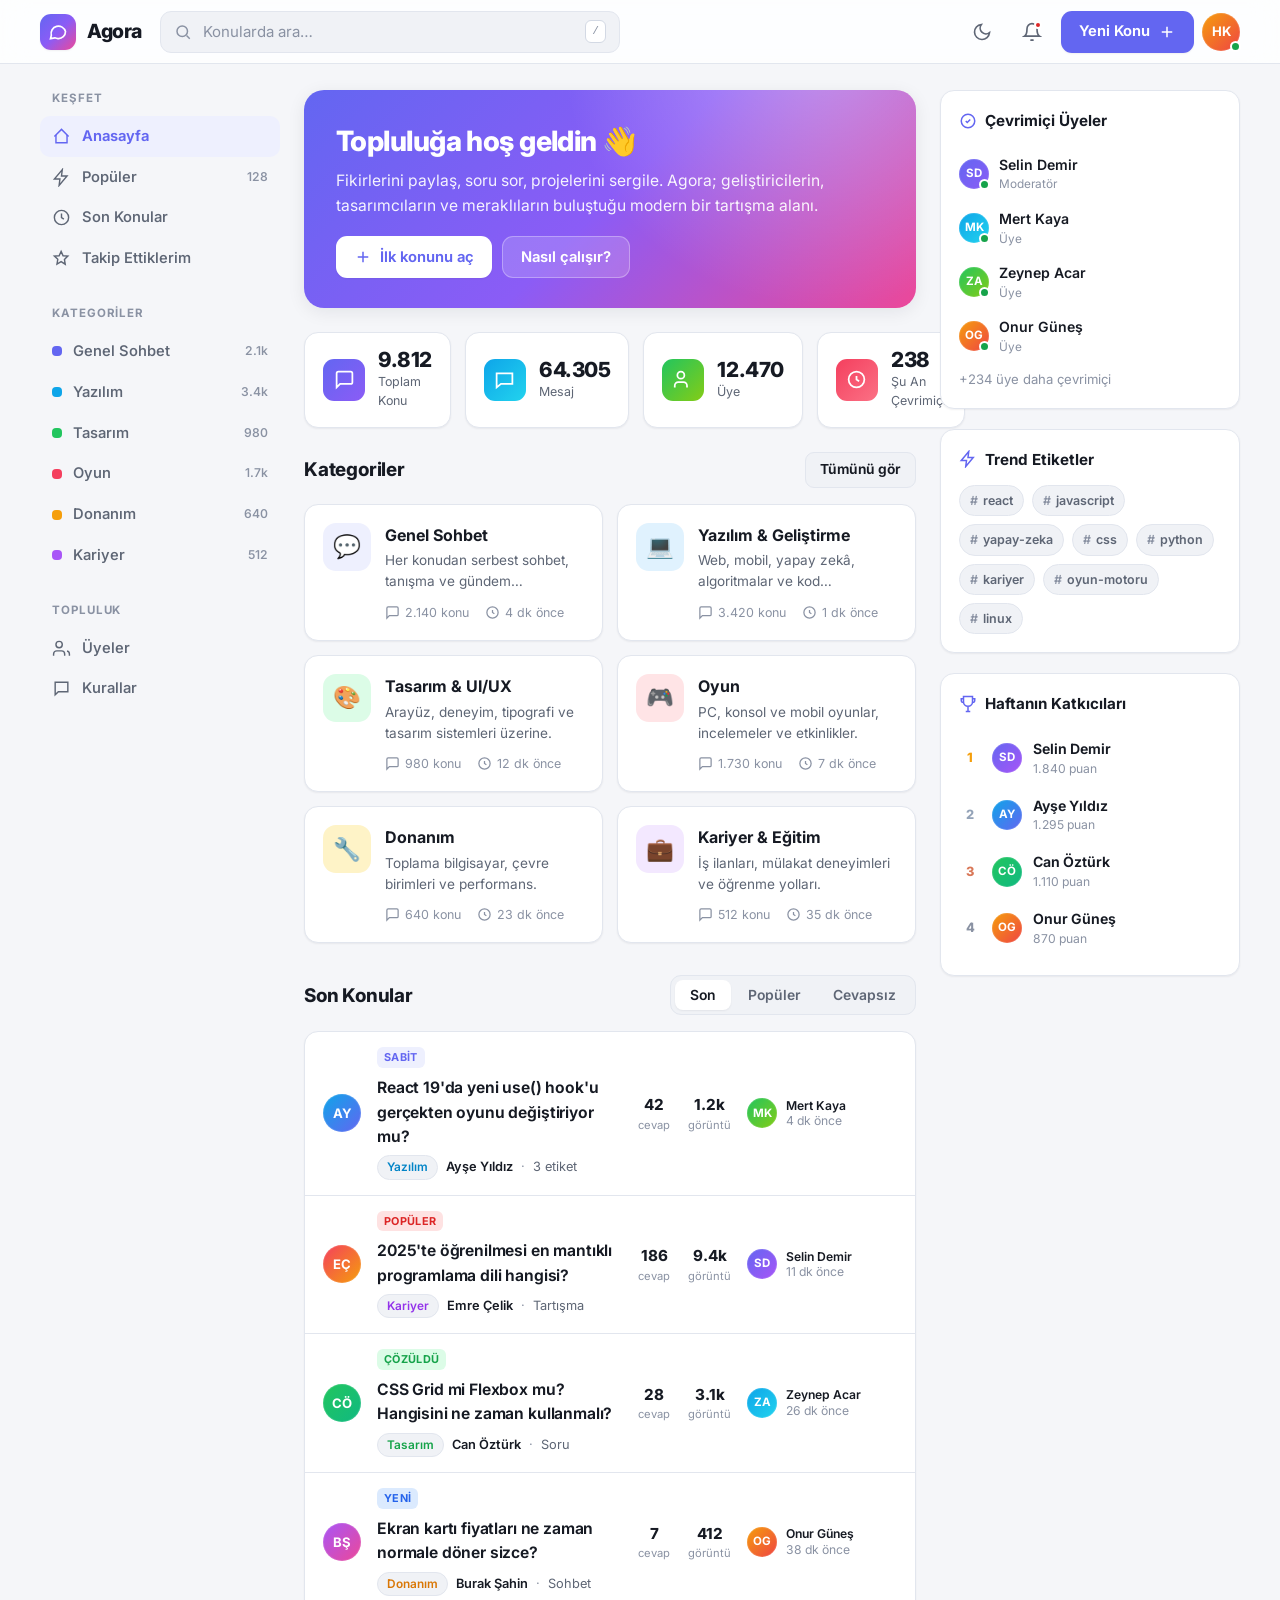
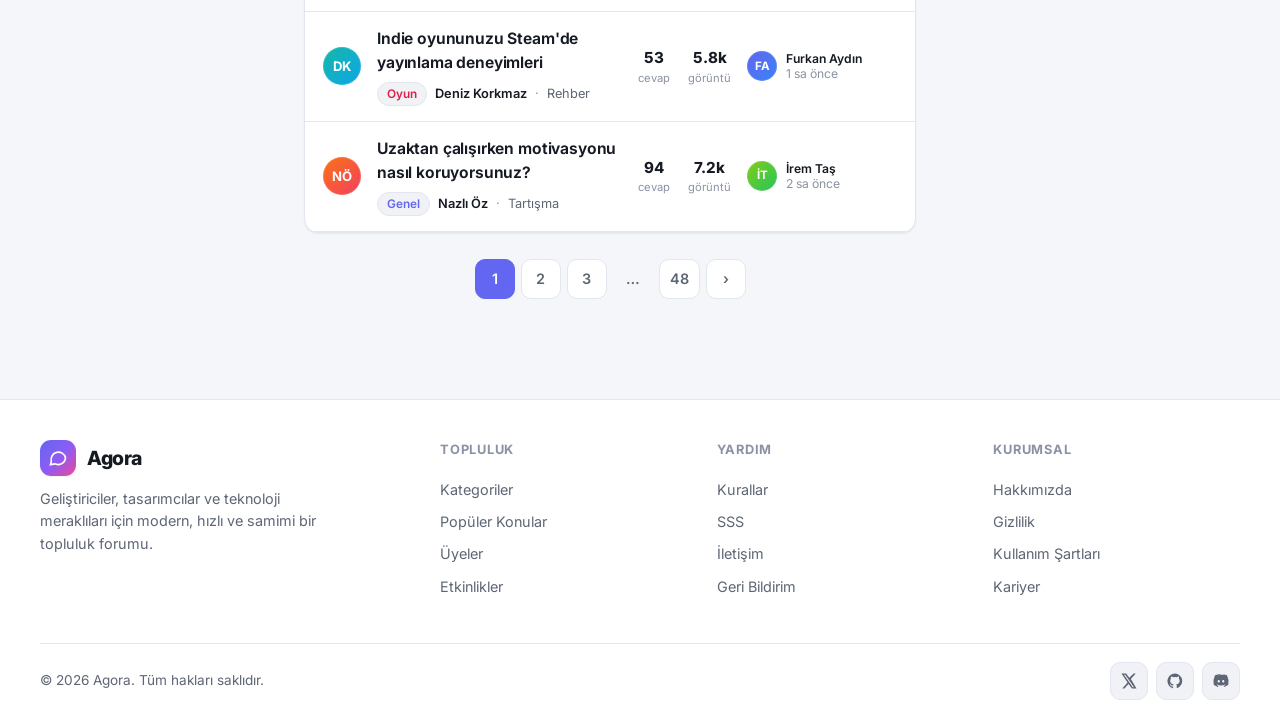
==== index.html @ 203c81ad "feat: Agora modern forum sitesi (statik şablon) - index.html: anasayfa (kategoriler, istatistikler, " ====
<!DOCTYPE html>
<html lang="tr" data-theme="light">
<head>
  <meta charset="UTF-8" />
  <meta name="viewport" content="width=device-width, initial-scale=1.0" />
  <title>Agora — Modern Topluluk Forumu</title>
  <meta name="description" content="Agora; yazılım, tasarım, oyun ve teknoloji üzerine sohbet edebileceğin modern bir topluluk forumu." />
  <link rel="preconnect" href="https://fonts.googleapis.com" />
  <link rel="preconnect" href="https://fonts.gstatic.com" crossorigin />
  <link href="https://fonts.googleapis.com/css2?family=Inter:wght@400;500;600;700;800&display=swap" rel="stylesheet" />
  <link rel="stylesheet" href="css/style.css" />
  <link rel="icon" href="data:image/svg+xml,<svg xmlns='http://www.w3.org/2000/svg' viewBox='0 0 100 100'><text y='.9em' font-size='90'>💬</text></svg>" />
</head>
<body>

  <!-- ===================== BAŞLIK ===================== -->
  <header class="site-header">
    <div class="container">
      <button class="icon-btn menu-toggle" data-menu-toggle aria-label="Menüyü aç">
        <svg viewBox="0 0 24 24" fill="none" stroke="currentColor" stroke-width="2"><path d="M3 6h18M3 12h18M3 18h18"/></svg>
      </button>

      <a href="index.html" class="brand">
        <span class="logo">
          <svg viewBox="0 0 24 24" fill="none" stroke="currentColor" stroke-width="2"><path d="M21 11.5a8.4 8.4 0 0 1-9 8.4 9 9 0 0 1-3.9-.9L3 20l1-4.1A8.4 8.4 0 1 1 21 11.5z"/></svg>
        </span>
        Agora
      </a>

      <label class="search">
        <svg viewBox="0 0 24 24" fill="none" stroke="currentColor" stroke-width="2"><circle cx="11" cy="11" r="7"/><path d="m21 21-4.3-4.3"/></svg>
        <input type="search" placeholder="Konularda ara…" data-search-input />
        <kbd>/</kbd>
      </label>

      <div class="header-actions">
        <button class="icon-btn" data-theme-toggle aria-label="Temayı değiştir">
          <svg class="i-sun hidden" viewBox="0 0 24 24" fill="none" stroke="currentColor" stroke-width="2"><circle cx="12" cy="12" r="4"/><path d="M12 2v2m0 16v2M4.9 4.9l1.4 1.4m11.4 11.4 1.4 1.4M2 12h2m16 0h2M4.9 19.1l1.4-1.4M17.7 6.3l1.4-1.4"/></svg>
          <svg class="i-moon" viewBox="0 0 24 24" fill="none" stroke="currentColor" stroke-width="2"><path d="M21 12.8A9 9 0 1 1 11.2 3a7 7 0 0 0 9.8 9.8z"/></svg>
        </button>
        <button class="icon-btn" aria-label="Bildirimler">
          <svg viewBox="0 0 24 24" fill="none" stroke="currentColor" stroke-width="2"><path d="M18 8a6 6 0 1 0-12 0c0 7-3 9-3 9h18s-3-2-3-9"/><path d="M13.7 21a2 2 0 0 1-3.4 0"/></svg>
          <span class="dot"></span>
        </button>
        <a href="#" class="btn btn-primary"><span class="label-hide">Yeni Konu</span>
          <svg viewBox="0 0 24 24" fill="none" stroke="currentColor" stroke-width="2"><path d="M12 5v14M5 12h14"/></svg>
        </a>
        <div class="avatar presence" style="background:linear-gradient(135deg,#f59e0b,#ef4444)">HK</div>
      </div>
    </div>
  </header>

  <!-- ===================== GÖVDE ===================== -->
  <div class="container">
    <div class="layout">

      <!-- ----- SOL KENAR ÇUBUĞU ----- -->
      <aside class="sidebar">
        <nav class="nav-group">
          <h4>Keşfet</h4>
          <a href="index.html" class="nav-link active">
            <svg viewBox="0 0 24 24" fill="none" stroke="currentColor" stroke-width="1.8"><path d="M3 12 12 3l9 9"/><path d="M5 10v10h14V10"/></svg>
            Anasayfa
          </a>
          <a href="#" class="nav-link">
            <svg viewBox="0 0 24 24" fill="none" stroke="currentColor" stroke-width="1.8"><path d="M13 2 3 14h7l-1 8 10-12h-7z"/></svg>
            Popüler <span class="count">128</span>
          </a>
          <a href="#" class="nav-link">
            <svg viewBox="0 0 24 24" fill="none" stroke="currentColor" stroke-width="1.8"><circle cx="12" cy="12" r="9"/><path d="M12 7v5l3 2"/></svg>
            Son Konular
          </a>
          <a href="#" class="nav-link">
            <svg viewBox="0 0 24 24" fill="none" stroke="currentColor" stroke-width="1.8"><path d="M11.5 3 14 8.5 20 9l-4.3 4.2 1 6L11.5 16 6.3 19l1-6L3 9l6-.5z"/></svg>
            Takip Ettiklerim
          </a>
        </nav>

        <nav class="nav-group">
          <h4>Kategoriler</h4>
          <a href="category.html" class="nav-link"><span class="cat-dot" style="background:#6366f1"></span> Genel Sohbet <span class="count">2.1k</span></a>
          <a href="category.html" class="nav-link"><span class="cat-dot" style="background:#0ea5e9"></span> Yazılım <span class="count">3.4k</span></a>
          <a href="category.html" class="nav-link"><span class="cat-dot" style="background:#22c55e"></span> Tasarım <span class="count">980</span></a>
          <a href="category.html" class="nav-link"><span class="cat-dot" style="background:#f43f5e"></span> Oyun <span class="count">1.7k</span></a>
          <a href="category.html" class="nav-link"><span class="cat-dot" style="background:#f59e0b"></span> Donanım <span class="count">640</span></a>
          <a href="category.html" class="nav-link"><span class="cat-dot" style="background:#a855f7"></span> Kariyer <span class="count">512</span></a>
        </nav>

        <nav class="nav-group">
          <h4>Topluluk</h4>
          <a href="#" class="nav-link">
            <svg viewBox="0 0 24 24" fill="none" stroke="currentColor" stroke-width="1.8"><path d="M16 21v-2a4 4 0 0 0-4-4H6a4 4 0 0 0-4 4v2"/><circle cx="9" cy="7" r="4"/><path d="M22 21v-2a4 4 0 0 0-3-3.9"/></svg>
            Üyeler
          </a>
          <a href="#" class="nav-link">
            <svg viewBox="0 0 24 24" fill="none" stroke="currentColor" stroke-width="1.8"><path d="M4 4h16v12H8l-4 4z"/></svg>
            Kurallar
          </a>
        </nav>
      </aside>

      <!-- ----- ANA İÇERİK ----- -->
      <main class="main">

        <!-- hoş geldin -->
        <section class="hero">
          <h1>Topluluğa hoş geldin 👋</h1>
          <p>Fikirlerini paylaş, soru sor, projelerini sergile. Agora; geliştiricilerin, tasarımcıların ve meraklıların buluştuğu modern bir tartışma alanı.</p>
          <div class="hero-actions">
            <a href="#" class="btn btn-primary">
              <svg viewBox="0 0 24 24" fill="none" stroke="currentColor" stroke-width="2"><path d="M12 5v14M5 12h14"/></svg>
              İlk konunu aç
            </a>
            <a href="#" class="btn btn-ghost">Nasıl çalışır?</a>
          </div>
        </section>

        <!-- istatistikler -->
        <section class="stats">
          <div class="stat">
            <span class="ic" style="background:linear-gradient(135deg,#6366f1,#8b5cf6)"><svg viewBox="0 0 24 24" fill="none" stroke="currentColor" stroke-width="2"><path d="M21 15a2 2 0 0 1-2 2H7l-4 4V5a2 2 0 0 1 2-2h14a2 2 0 0 1 2 2z"/></svg></span>
            <div><div class="num">9.812</div><div class="lbl">Toplam Konu</div></div>
          </div>
          <div class="stat">
            <span class="ic" style="background:linear-gradient(135deg,#0ea5e9,#22d3ee)"><svg viewBox="0 0 24 24" fill="none" stroke="currentColor" stroke-width="2"><path d="M3 5h18v12H8l-5 4z"/></svg></span>
            <div><div class="num">64.305</div><div class="lbl">Mesaj</div></div>
          </div>
          <div class="stat">
            <span class="ic" style="background:linear-gradient(135deg,#22c55e,#84cc16)"><svg viewBox="0 0 24 24" fill="none" stroke="currentColor" stroke-width="2"><path d="M16 21v-2a4 4 0 0 0-4-4H6a4 4 0 0 0-4 4v2"/><circle cx="9" cy="7" r="4"/></svg></span>
            <div><div class="num">12.470</div><div class="lbl">Üye</div></div>
          </div>
          <div class="stat">
            <span class="ic" style="background:linear-gradient(135deg,#f43f5e,#fb7185)"><svg viewBox="0 0 24 24" fill="none" stroke="currentColor" stroke-width="2"><circle cx="12" cy="12" r="9"/><path d="M12 8v4l3 2"/></svg></span>
            <div><div class="num">238</div><div class="lbl">Şu An Çevrimiçi</div></div>
          </div>
        </section>

        <!-- kategoriler -->
        <div class="section-head">
          <h2>Kategoriler</h2>
          <span class="spacer"></span>
          <a href="#" class="btn btn-ghost btn-sm">Tümünü gör</a>
        </div>

        <section class="cat-grid">
          <a href="category.html" class="cat-card">
            <span class="cat-ic" style="background:#eef0fe;color:#6366f1">💬</span>
            <div class="cat-body">
              <h3>Genel Sohbet</h3>
              <p>Her konudan serbest sohbet, tanışma ve gündem tartışmaları.</p>
              <div class="cat-meta">
                <span><svg viewBox="0 0 24 24" fill="none" stroke="currentColor" stroke-width="2"><path d="M21 15a2 2 0 0 1-2 2H7l-4 4V5a2 2 0 0 1 2-2h14a2 2 0 0 1 2 2z"/></svg> 2.140 konu</span>
                <span><svg viewBox="0 0 24 24" fill="none" stroke="currentColor" stroke-width="2"><circle cx="12" cy="12" r="9"/><path d="M12 8v4l3 2"/></svg> 4 dk önce</span>
              </div>
            </div>
          </a>

          <a href="category.html" class="cat-card">
            <span class="cat-ic" style="background:#e0f2fe;color:#0284c7">💻</span>
            <div class="cat-body">
              <h3>Yazılım & Geliştirme</h3>
              <p>Web, mobil, yapay zekâ, algoritmalar ve kod incelemeleri.</p>
              <div class="cat-meta">
                <span><svg viewBox="0 0 24 24" fill="none" stroke="currentColor" stroke-width="2"><path d="M21 15a2 2 0 0 1-2 2H7l-4 4V5a2 2 0 0 1 2-2h14a2 2 0 0 1 2 2z"/></svg> 3.420 konu</span>
                <span><svg viewBox="0 0 24 24" fill="none" stroke="currentColor" stroke-width="2"><circle cx="12" cy="12" r="9"/><path d="M12 8v4l3 2"/></svg> 1 dk önce</span>
              </div>
            </div>
          </a>

          <a href="category.html" class="cat-card">
            <span class="cat-ic" style="background:#dcfce7;color:#16a34a">🎨</span>
            <div class="cat-body">
              <h3>Tasarım & UI/UX</h3>
              <p>Arayüz, deneyim, tipografi ve tasarım sistemleri üzerine.</p>
              <div class="cat-meta">
                <span><svg viewBox="0 0 24 24" fill="none" stroke="currentColor" stroke-width="2"><path d="M21 15a2 2 0 0 1-2 2H7l-4 4V5a2 2 0 0 1 2-2h14a2 2 0 0 1 2 2z"/></svg> 980 konu</span>
                <span><svg viewBox="0 0 24 24" fill="none" stroke="currentColor" stroke-width="2"><circle cx="12" cy="12" r="9"/><path d="M12 8v4l3 2"/></svg> 12 dk önce</span>
              </div>
            </div>
          </a>

          <a href="category.html" class="cat-card">
            <span class="cat-ic" style="background:#ffe4e6;color:#e11d48">🎮</span>
            <div class="cat-body">
              <h3>Oyun</h3>
              <p>PC, konsol ve mobil oyunlar, incelemeler ve etkinlikler.</p>
              <div class="cat-meta">
                <span><svg viewBox="0 0 24 24" fill="none" stroke="currentColor" stroke-width="2"><path d="M21 15a2 2 0 0 1-2 2H7l-4 4V5a2 2 0 0 1 2-2h14a2 2 0 0 1 2 2z"/></svg> 1.730 konu</span>
                <span><svg viewBox="0 0 24 24" fill="none" stroke="currentColor" stroke-width="2"><circle cx="12" cy="12" r="9"/><path d="M12 8v4l3 2"/></svg> 7 dk önce</span>
              </div>
            </div>
          </a>

          <a href="category.html" class="cat-card">
            <span class="cat-ic" style="background:#fef3c7;color:#d97706">🔧</span>
            <div class="cat-body">
              <h3>Donanım</h3>
              <p>Toplama bilgisayar, çevre birimleri ve performans.</p>
              <div class="cat-meta">
                <span><svg viewBox="0 0 24 24" fill="none" stroke="currentColor" stroke-width="2"><path d="M21 15a2 2 0 0 1-2 2H7l-4 4V5a2 2 0 0 1 2-2h14a2 2 0 0 1 2 2z"/></svg> 640 konu</span>
                <span><svg viewBox="0 0 24 24" fill="none" stroke="currentColor" stroke-width="2"><circle cx="12" cy="12" r="9"/><path d="M12 8v4l3 2"/></svg> 23 dk önce</span>
              </div>
            </div>
          </a>

          <a href="category.html" class="cat-card">
            <span class="cat-ic" style="background:#f3e8ff;color:#9333ea">💼</span>
            <div class="cat-body">
              <h3>Kariyer & Eğitim</h3>
              <p>İş ilanları, mülakat deneyimleri ve öğrenme yolları.</p>
              <div class="cat-meta">
                <span><svg viewBox="0 0 24 24" fill="none" stroke="currentColor" stroke-width="2"><path d="M21 15a2 2 0 0 1-2 2H7l-4 4V5a2 2 0 0 1 2-2h14a2 2 0 0 1 2 2z"/></svg> 512 konu</span>
                <span><svg viewBox="0 0 24 24" fill="none" stroke="currentColor" stroke-width="2"><circle cx="12" cy="12" r="9"/><path d="M12 8v4l3 2"/></svg> 35 dk önce</span>
              </div>
            </div>
          </a>
        </section>

        <!-- son konular -->
        <div class="section-head">
          <h2>Son Konular</h2>
          <span class="spacer"></span>
          <div class="tabs" data-tabs>
            <button class="tab active" data-tab="latest">Son</button>
            <button class="tab" data-tab="popular">Popüler</button>
            <button class="tab" data-tab="unanswered">Cevapsız</button>
          </div>
        </div>

        <section class="topic-list" data-topic-list>

          <article class="topic">
            <div class="avatar" style="background:linear-gradient(135deg,#0ea5e9,#6366f1)">AY</div>
            <div class="t-main">
              <div class="t-title">
                <span class="t-badges"><span class="badge pin">Sabit</span></span>
                <a href="topic.html">React 19'da yeni use() hook'u gerçekten oyunu değiştiriyor mu?</a>
              </div>
              <div class="t-sub">
                <span class="pill" style="color:#0284c7">Yazılım</span>
                <span class="author">Ayşe Yıldız</span>
                <span class="dot-sep">·</span>
                <span>3 etiket</span>
              </div>
            </div>
            <div class="t-stats">
              <div class="s"><div class="v">42</div><div class="k">cevap</div></div>
              <div class="s"><div class="v">1.2k</div><div class="k">görüntü</div></div>
            </div>
            <div class="t-last">
              <div class="avatar sm" style="background:linear-gradient(135deg,#22c55e,#84cc16)">MK</div>
              <div class="meta"><div class="who">Mert Kaya</div><div class="when">4 dk önce</div></div>
            </div>
          </article>

          <article class="topic">
            <div class="avatar" style="background:linear-gradient(135deg,#f43f5e,#f59e0b)">EÇ</div>
            <div class="t-main">
              <div class="t-title">
                <span class="t-badges"><span class="badge hot">Popüler</span></span>
                <a href="topic.html">2025'te öğrenilmesi en mantıklı programlama dili hangisi?</a>
              </div>
              <div class="t-sub">
                <span class="pill" style="color:#9333ea">Kariyer</span>
                <span class="author">Emre Çelik</span>
                <span class="dot-sep">·</span>
                <span>Tartışma</span>
              </div>
            </div>
            <div class="t-stats">
              <div class="s"><div class="v">186</div><div class="k">cevap</div></div>
              <div class="s"><div class="v">9.4k</div><div class="k">görüntü</div></div>
            </div>
            <div class="t-last">
              <div class="avatar sm" style="background:linear-gradient(135deg,#6366f1,#a855f7)">SD</div>
              <div class="meta"><div class="who">Selin Demir</div><div class="when">11 dk önce</div></div>
            </div>
          </article>

          <article class="topic">
            <div class="avatar" style="background:linear-gradient(135deg,#22c55e,#10b981)">CÖ</div>
            <div class="t-main">
              <div class="t-title">
                <span class="t-badges"><span class="badge solved">Çözüldü</span></span>
                <a href="topic.html">CSS Grid mi Flexbox mu? Hangisini ne zaman kullanmalı?</a>
              </div>
              <div class="t-sub">
                <span class="pill" style="color:#16a34a">Tasarım</span>
                <span class="author">Can Öztürk</span>
                <span class="dot-sep">·</span>
                <span>Soru</span>
              </div>
            </div>
            <div class="t-stats">
              <div class="s"><div class="v">28</div><div class="k">cevap</div></div>
              <div class="s"><div class="v">3.1k</div><div class="k">görüntü</div></div>
            </div>
            <div class="t-last">
              <div class="avatar sm" style="background:linear-gradient(135deg,#0ea5e9,#22d3ee)">ZA</div>
              <div class="meta"><div class="who">Zeynep Acar</div><div class="when">26 dk önce</div></div>
            </div>
          </article>

          <article class="topic">
            <div class="avatar" style="background:linear-gradient(135deg,#a855f7,#ec4899)">BŞ</div>
            <div class="t-main">
              <div class="t-title">
                <span class="t-badges"><span class="badge new">Yeni</span></span>
                <a href="topic.html">Ekran kartı fiyatları ne zaman normale döner sizce?</a>
              </div>
              <div class="t-sub">
                <span class="pill" style="color:#d97706">Donanım</span>
                <span class="author">Burak Şahin</span>
                <span class="dot-sep">·</span>
                <span>Sohbet</span>
              </div>
            </div>
            <div class="t-stats">
              <div class="s"><div class="v">7</div><div class="k">cevap</div></div>
              <div class="s"><div class="v">412</div><div class="k">görüntü</div></div>
            </div>
            <div class="t-last">
              <div class="avatar sm" style="background:linear-gradient(135deg,#f59e0b,#ef4444)">OG</div>
              <div class="meta"><div class="who">Onur Güneş</div><div class="when">38 dk önce</div></div>
            </div>
          </article>

          <article class="topic">
            <div class="avatar" style="background:linear-gradient(135deg,#14b8a6,#0ea5e9)">DK</div>
            <div class="t-main">
              <div class="t-title">
                <a href="topic.html">Indie oyununuzu Steam'de yayınlama deneyimleri</a>
              </div>
              <div class="t-sub">
                <span class="pill" style="color:#e11d48">Oyun</span>
                <span class="author">Deniz Korkmaz</span>
                <span class="dot-sep">·</span>
                <span>Rehber</span>
              </div>
            </div>
            <div class="t-stats">
              <div class="s"><div class="v">53</div><div class="k">cevap</div></div>
              <div class="s"><div class="v">5.8k</div><div class="k">görüntü</div></div>
            </div>
            <div class="t-last">
              <div class="avatar sm" style="background:linear-gradient(135deg,#6366f1,#3b82f6)">FA</div>
              <div class="meta"><div class="who">Furkan Aydın</div><div class="when">1 sa önce</div></div>
            </div>
          </article>

          <article class="topic">
            <div class="avatar" style="background:linear-gradient(135deg,#f97316,#f43f5e)">NÖ</div>
            <div class="t-main">
              <div class="t-title">
                <a href="topic.html">Uzaktan çalışırken motivasyonu nasıl koruyorsunuz?</a>
              </div>
              <div class="t-sub">
                <span class="pill" style="color:#6366f1">Genel</span>
                <span class="author">Nazlı Öz</span>
                <span class="dot-sep">·</span>
                <span>Tartışma</span>
              </div>
            </div>
            <div class="t-stats">
              <div class="s"><div class="v">94</div><div class="k">cevap</div></div>
              <div class="s"><div class="v">7.2k</div><div class="k">görüntü</div></div>
            </div>
            <div class="t-last">
              <div class="avatar sm" style="background:linear-gradient(135deg,#84cc16,#22c55e)">İT</div>
              <div class="meta"><div class="who">İrem Taş</div><div class="when">2 sa önce</div></div>
            </div>
          </article>

        </section>

        <nav class="pagination" aria-label="Sayfalama">
          <span class="current">1</span>
          <a href="#">2</a>
          <a href="#">3</a>
          <span class="gap">…</span>
          <a href="#">48</a>
          <a href="#" aria-label="Sonraki">›</a>
        </nav>

      </main>

      <!-- ----- SAĞ KENAR ÇUBUĞU ----- -->
      <aside class="aside">
        <div class="card card-pad">
          <h3 class="card-title">
            <svg viewBox="0 0 24 24" fill="none" stroke="currentColor" stroke-width="2"><circle cx="12" cy="12" r="9"/><path d="m9 12 2 2 4-4"/></svg>
            Çevrimiçi Üyeler
          </h3>
          <ul class="online-list">
            <li><span class="presence"><span class="avatar sm" style="background:linear-gradient(135deg,#6366f1,#8b5cf6)">SD</span></span><div><div class="who">Selin Demir</div><div class="role">Moderatör</div></div></li>
            <li><span class="presence"><span class="avatar sm" style="background:linear-gradient(135deg,#0ea5e9,#22d3ee)">MK</span></span><div><div class="who">Mert Kaya</div><div class="role">Üye</div></div></li>
            <li><span class="presence"><span class="avatar sm" style="background:linear-gradient(135deg,#22c55e,#84cc16)">ZA</span></span><div><div class="who">Zeynep Acar</div><div class="role">Üye</div></div></li>
            <li><span class="presence"><span class="avatar sm" style="background:linear-gradient(135deg,#f59e0b,#ef4444)">OG</span></span><div><div class="who">Onur Güneş</div><div class="role">Üye</div></div></li>
          </ul>
          <p class="faint" style="font-size:.82rem;margin-top:6px">+234 üye daha çevrimiçi</p>
        </div>

        <div class="card card-pad">
          <h3 class="card-title">
            <svg viewBox="0 0 24 24" fill="none" stroke="currentColor" stroke-width="2"><path d="M13 2 3 14h7l-1 8 10-12h-7z"/></svg>
            Trend Etiketler
          </h3>
          <div class="tag-cloud">
            <a href="#" class="tag"><span class="hash">#</span>react</a>
            <a href="#" class="tag"><span class="hash">#</span>javascript</a>
            <a href="#" class="tag"><span class="hash">#</span>yapay-zeka</a>
            <a href="#" class="tag"><span class="hash">#</span>css</a>
            <a href="#" class="tag"><span class="hash">#</span>python</a>
            <a href="#" class="tag"><span class="hash">#</span>kariyer</a>
            <a href="#" class="tag"><span class="hash">#</span>oyun-motoru</a>
            <a href="#" class="tag"><span class="hash">#</span>linux</a>
          </div>
        </div>

        <div class="card card-pad">
          <h3 class="card-title">
            <svg viewBox="0 0 24 24" fill="none" stroke="currentColor" stroke-width="2"><path d="M6 9V2h12v7a6 6 0 0 1-12 0z"/><path d="M6 5H3v2a3 3 0 0 0 3 3m12-5h3v2a3 3 0 0 1-3 3M9 22h6M12 16v6"/></svg>
            Haftanın Katkıcıları
          </h3>
          <div class="contributor"><span class="rank-badge gold">1</span><span class="avatar sm" style="background:linear-gradient(135deg,#6366f1,#a855f7)">SD</span><div class="meta"><div class="name">Selin Demir</div><div class="pts">1.840 puan</div></div></div>
          <div class="contributor"><span class="rank-badge silver">2</span><span class="avatar sm" style="background:linear-gradient(135deg,#0ea5e9,#6366f1)">AY</span><div class="meta"><div class="name">Ayşe Yıldız</div><div class="pts">1.295 puan</div></div></div>
          <div class="contributor"><span class="rank-badge bronze">3</span><span class="avatar sm" style="background:linear-gradient(135deg,#22c55e,#10b981)">CÖ</span><div class="meta"><div class="name">Can Öztürk</div><div class="pts">1.110 puan</div></div></div>
          <div class="contributor"><span class="rank-badge">4</span><span class="avatar sm" style="background:linear-gradient(135deg,#f59e0b,#ef4444)">OG</span><div class="meta"><div class="name">Onur Güneş</div><div class="pts">870 puan</div></div></div>
        </div>
      </aside>

    </div>
  </div>

  <!-- ===================== ALTBİLGİ ===================== -->
  <footer class="site-footer">
    <div class="container">
      <div class="footer-grid">
        <div class="about">
          <a href="index.html" class="brand">
            <span class="logo"><svg viewBox="0 0 24 24" fill="none" stroke="currentColor" stroke-width="2"><path d="M21 11.5a8.4 8.4 0 0 1-9 8.4 9 9 0 0 1-3.9-.9L3 20l1-4.1A8.4 8.4 0 1 1 21 11.5z"/></svg></span>
            Agora
          </a>
          <p>Geliştiriciler, tasarımcılar ve teknoloji meraklıları için modern, hızlı ve samimi bir topluluk forumu.</p>
        </div>
        <div class="footer-col">
          <h5>Topluluk</h5>
          <a href="#">Kategoriler</a><a href="#">Popüler Konular</a><a href="#">Üyeler</a><a href="#">Etkinlikler</a>
        </div>
        <div class="footer-col">
          <h5>Yardım</h5>
          <a href="#">Kurallar</a><a href="#">SSS</a><a href="#">İletişim</a><a href="#">Geri Bildirim</a>
        </div>
        <div class="footer-col">
          <h5>Kurumsal</h5>
          <a href="#">Hakkımızda</a><a href="#">Gizlilik</a><a href="#">Kullanım Şartları</a><a href="#">Kariyer</a>
        </div>
      </div>
      <div class="footer-bottom">
        <span class="muted">© <span data-year>2026</span> Agora. Tüm hakları saklıdır.</span>
        <div class="socials">
          <a href="#" aria-label="Twitter"><svg viewBox="0 0 24 24" fill="currentColor"><path d="M18.2 2H21l-6.5 7.4L22 22h-6l-4.7-6.1L5.9 22H3l7-8L2 2h6.2l4.2 5.6zM17 20.2h1.6L7 3.7H5.3z"/></svg></a>
          <a href="#" aria-label="GitHub"><svg viewBox="0 0 24 24" fill="currentColor"><path d="M12 2a10 10 0 0 0-3.2 19.5c.5.1.7-.2.7-.5v-1.7c-2.8.6-3.4-1.3-3.4-1.3-.5-1.2-1.1-1.5-1.1-1.5-.9-.6.1-.6.1-.6 1 .1 1.5 1 1.5 1 .9 1.6 2.4 1.1 3 .9.1-.7.4-1.1.6-1.4-2.2-.2-4.6-1.1-4.6-5 0-1.1.4-2 1-2.7 0-.3-.4-1.3.1-2.7 0 0 .8-.3 2.7 1a9.4 9.4 0 0 1 5 0c1.9-1.3 2.7-1 2.7-1 .5 1.4.2 2.4.1 2.7.6.7 1 1.6 1 2.7 0 3.9-2.4 4.8-4.6 5 .4.3.7.9.7 1.8v2.7c0 .3.2.6.7.5A10 10 0 0 0 12 2z"/></svg></a>
          <a href="#" aria-label="Discord"><svg viewBox="0 0 24 24" fill="currentColor"><path d="M20 4.4A19 19 0 0 0 15.3 3l-.2.5a14 14 0 0 1 4 1.3 13 13 0 0 0-11 0 14 14 0 0 1 4-1.3L11.9 3A19 19 0 0 0 4 4.4 19.6 19.6 0 0 0 2.3 17 19 19 0 0 0 8 20l.6-1.6c-.9-.3-1.7-.7-2.4-1.2l.6-.4a13 13 0 0 0 10.6 0l.6.4c-.7.5-1.5.9-2.4 1.2L16 20a19 19 0 0 0 5.7-3A19.4 19.4 0 0 0 20 4.4zM9 14c-.8 0-1.5-.8-1.5-1.7S8.2 10.6 9 10.6s1.5.8 1.5 1.7S9.8 14 9 14zm6 0c-.8 0-1.5-.8-1.5-1.7s.7-1.7 1.5-1.7 1.5.8 1.5 1.7S15.8 14 15 14z"/></svg></a>
        </div>
      </div>
    </div>
  </footer>

  <script src="js/app.js"></script>
</body>
</html>
---- css/style.css ----
/* ==========================================================================
   Agora — Modern Topluluk Forumu
   Statik şablon · saf CSS · açık/koyu tema
   ========================================================================== */

/* ----- Tema değişkenleri --------------------------------------------------- */
:root {
  /* renk paleti (açık tema) */
  --bg: #f5f6f9;
  --surface: #ffffff;
  --surface-2: #f0f2f6;
  --surface-3: #e9ecf2;
  --border: #e2e6ee;
  --border-strong: #d3d9e4;

  --text: #161a23;
  --text-muted: #5e6675;
  --text-faint: #8a92a3;

  --primary: #6366f1;
  --primary-hover: #4f52e0;
  --primary-soft: #eef0fe;
  --primary-contrast: #ffffff;

  --success: #16a34a;
  --warning: #d97706;
  --danger: #dc2626;

  --grad: linear-gradient(135deg, #6366f1 0%, #8b5cf6 50%, #ec4899 100%);

  /* ölçüler */
  --radius: 14px;
  --radius-sm: 9px;
  --radius-lg: 20px;
  --shadow-sm: 0 1px 2px rgba(16, 24, 40, .06);
  --shadow: 0 4px 18px rgba(16, 24, 40, .08);
  --shadow-lg: 0 18px 50px rgba(16, 24, 40, .14);

  --header-h: 64px;
  --maxw: 1240px;

  --font: "Inter", system-ui, -apple-system, "Segoe UI", Roboto, "Helvetica Neue", Arial, sans-serif;
}

[data-theme="dark"] {
  --bg: #0d0f15;
  --surface: #161a23;
  --surface-2: #1c212c;
  --surface-3: #232936;
  --border: #262c39;
  --border-strong: #333b4b;

  --text: #e9ecf2;
  --text-muted: #9aa3b4;
  --text-faint: #6b7484;

  --primary: #7c80ff;
  --primary-hover: #9296ff;
  --primary-soft: #1e2030;
  --primary-contrast: #ffffff;

  --shadow-sm: 0 1px 2px rgba(0, 0, 0, .4);
  --shadow: 0 6px 24px rgba(0, 0, 0, .45);
  --shadow-lg: 0 22px 60px rgba(0, 0, 0, .6);
}

/* ----- Sıfırlama ----------------------------------------------------------- */
*, *::before, *::after { box-sizing: border-box; }
* { margin: 0; }

html { scroll-behavior: smooth; }

body {
  font-family: var(--font);
  background: var(--bg);
  color: var(--text);
  line-height: 1.55;
  -webkit-font-smoothing: antialiased;
  text-rendering: optimizeLegibility;
  transition: background .25s ease, color .25s ease;
}

a { color: inherit; text-decoration: none; }
img, svg { display: block; }
button { font-family: inherit; cursor: pointer; border: none; background: none; color: inherit; }
input, textarea { font-family: inherit; font-size: inherit; }
ul { list-style: none; padding: 0; }

::selection { background: var(--primary); color: #fff; }

/* ince kaydırma çubuğu */
* { scrollbar-width: thin; scrollbar-color: var(--border-strong) transparent; }
*::-webkit-scrollbar { width: 10px; height: 10px; }
*::-webkit-scrollbar-thumb { background: var(--border-strong); border-radius: 99px; border: 3px solid var(--bg); }

/* ----- Yardımcı sınıflar --------------------------------------------------- */
.container { width: 100%; max-width: var(--maxw); margin-inline: auto; padding-inline: 20px; }
.muted { color: var(--text-muted); }
.faint { color: var(--text-faint); }
.hidden { display: none !important; }
.gradient-text {
  background: var(--grad);
  -webkit-background-clip: text; background-clip: text;
  -webkit-text-fill-color: transparent; color: transparent;
}

/* ==========================================================================
   Başlık (header)
   ========================================================================== */
.site-header {
  position: sticky; top: 0; z-index: 50;
  height: var(--header-h);
  background: color-mix(in srgb, var(--surface) 82%, transparent);
  backdrop-filter: saturate(160%) blur(14px);
  border-bottom: 1px solid var(--border);
}
.site-header .container {
  height: 100%;
  display: flex; align-items: center; gap: 18px;
}

.brand { display: flex; align-items: center; gap: 11px; font-weight: 800; font-size: 1.22rem; letter-spacing: -.02em; }
.brand .logo {
  width: 36px; height: 36px; border-radius: 11px;
  background: var(--grad);
  display: grid; place-items: center;
  color: #fff; box-shadow: var(--shadow-sm);
}
.brand .logo svg { width: 20px; height: 20px; }

/* arama */
.search {
  flex: 1; max-width: 460px;
  display: flex; align-items: center; gap: 9px;
  background: var(--surface-2);
  border: 1px solid var(--border);
  border-radius: 11px; padding: 0 13px; height: 42px;
  transition: border-color .15s, box-shadow .15s;
}
.search:focus-within { border-color: var(--primary); box-shadow: 0 0 0 3px var(--primary-soft); }
.search svg { width: 18px; height: 18px; color: var(--text-faint); flex-shrink: 0; }
.search input { flex: 1; border: none; background: none; outline: none; color: var(--text); font-size: .94rem; }
.search input::placeholder { color: var(--text-faint); }
.search kbd {
  font-size: .7rem; color: var(--text-faint);
  border: 1px solid var(--border-strong); border-radius: 6px;
  padding: 2px 6px; background: var(--surface);
}

.header-actions { display: flex; align-items: center; gap: 8px; margin-left: auto; }

.icon-btn {
  width: 42px; height: 42px; border-radius: 11px;
  display: grid; place-items: center;
  color: var(--text-muted);
  border: 1px solid transparent;
  transition: background .15s, color .15s, border-color .15s;
  position: relative;
}
.icon-btn:hover { background: var(--surface-2); color: var(--text); }
.icon-btn svg { width: 20px; height: 20px; }
.icon-btn .dot {
  position: absolute; top: 9px; right: 10px;
  width: 8px; height: 8px; border-radius: 99px;
  background: var(--danger); border: 2px solid var(--surface);
}

.btn {
  display: inline-flex; align-items: center; gap: 8px;
  height: 42px; padding: 0 18px; border-radius: 11px;
  font-weight: 650; font-size: .92rem; white-space: nowrap;
  transition: transform .08s, background .15s, box-shadow .15s, border-color .15s;
}
.btn:active { transform: translateY(1px); }
.btn svg { width: 18px; height: 18px; }
.btn-primary { background: var(--primary); color: var(--primary-contrast); box-shadow: var(--shadow-sm); }
.btn-primary:hover { background: var(--primary-hover); box-shadow: var(--shadow); }
.btn-ghost { background: var(--surface-2); color: var(--text); border: 1px solid var(--border); }
.btn-ghost:hover { background: var(--surface-3); }
.btn-sm { height: 36px; padding: 0 14px; font-size: .86rem; border-radius: 9px; }

.avatar {
  width: 38px; height: 38px; border-radius: 50%;
  display: grid; place-items: center;
  color: #fff; font-weight: 700; font-size: .82rem;
  flex-shrink: 0; user-select: none;
  box-shadow: inset 0 0 0 1px rgba(255,255,255,.12);
}
.avatar.sm { width: 30px; height: 30px; font-size: .72rem; }
.avatar.lg { width: 52px; height: 52px; font-size: 1.05rem; }

/* hamburger sadece mobilde */
.menu-toggle { display: none; }

/* ==========================================================================
   Sayfa düzeni
   ========================================================================== */
.layout {
  display: grid;
  grid-template-columns: 240px minmax(0, 1fr) 300px;
  gap: 24px;
  padding-block: 26px 60px;
  align-items: start;
}
.main { min-width: 0; }

/* ----- Sol kenar çubuğu ---------------------------------------------------- */
.sidebar { position: sticky; top: calc(var(--header-h) + 24px); }
.nav-group { margin-bottom: 26px; }
.nav-group h4 {
  font-size: .72rem; text-transform: uppercase; letter-spacing: .08em;
  color: var(--text-faint); font-weight: 700; margin: 0 0 8px 12px;
}
.nav-link {
  display: flex; align-items: center; gap: 11px;
  padding: 9px 12px; border-radius: 10px;
  color: var(--text-muted); font-weight: 550; font-size: .92rem;
  transition: background .14s, color .14s;
}
.nav-link svg { width: 19px; height: 19px; flex-shrink: 0; }
.nav-link .count { margin-left: auto; font-size: .76rem; color: var(--text-faint); }
.nav-link .cat-dot { width: 10px; height: 10px; border-radius: 4px; flex-shrink: 0; }
.nav-link:hover { background: var(--surface-2); color: var(--text); }
.nav-link.active { background: var(--primary-soft); color: var(--primary); font-weight: 650; }
.nav-link.active .count { color: var(--primary); }

/* ----- Sağ kenar çubuğu ---------------------------------------------------- */
.aside { position: sticky; top: calc(var(--header-h) + 24px); display: flex; flex-direction: column; gap: 20px; }

.card {
  background: var(--surface);
  border: 1px solid var(--border);
  border-radius: var(--radius);
  box-shadow: var(--shadow-sm);
}
.card-pad { padding: 18px; }
.card h3.card-title {
  font-size: .95rem; font-weight: 700; margin-bottom: 14px;
  display: flex; align-items: center; gap: 8px;
}
.card h3.card-title svg { width: 18px; height: 18px; color: var(--primary); }

.online-list li { display: flex; align-items: center; gap: 10px; padding: 7px 0; }
.online-list .who { font-size: .88rem; font-weight: 600; }
.online-list .role { font-size: .74rem; color: var(--text-faint); }
.presence { position: relative; }
.presence::after {
  content: ""; position: absolute; right: -1px; bottom: -1px;
  width: 11px; height: 11px; border-radius: 99px;
  background: var(--success); border: 2px solid var(--surface);
}

.tag-cloud { display: flex; flex-wrap: wrap; gap: 8px; }
.tag {
  display: inline-flex; align-items: center; gap: 5px;
  font-size: .78rem; font-weight: 600;
  padding: 5px 10px; border-radius: 99px;
  background: var(--surface-2); color: var(--text-muted);
  border: 1px solid var(--border);
  transition: background .14s, color .14s, border-color .14s;
}
.tag:hover { background: var(--primary-soft); color: var(--primary); border-color: transparent; }
.tag .hash { color: var(--text-faint); }

.contributor { display: flex; align-items: center; gap: 11px; padding: 8px 0; }
.contributor .meta { flex: 1; min-width: 0; }
.contributor .name { font-size: .88rem; font-weight: 650; }
.contributor .pts { font-size: .76rem; color: var(--text-faint); }
.rank-badge {
  width: 22px; text-align: center; font-weight: 800; font-size: .8rem;
  color: var(--text-faint);
}
.rank-badge.gold { color: #f59e0b; } .rank-badge.silver { color: #94a3b8; } .rank-badge.bronze { color: #d97757; }

/* ==========================================================================
   Hero / hoş geldin
   ========================================================================== */
.hero {
  position: relative; overflow: hidden;
  border-radius: var(--radius-lg);
  padding: 30px 32px;
  background: var(--grad);
  color: #fff; margin-bottom: 24px;
  box-shadow: var(--shadow);
}
.hero::after {
  content: ""; position: absolute; inset: 0;
  background: radial-gradient(circle at 85% -20%, rgba(255,255,255,.35), transparent 45%);
}
.hero > * { position: relative; z-index: 1; }
.hero h1 { font-size: 1.75rem; font-weight: 800; letter-spacing: -.02em; margin-bottom: 6px; }
.hero p { opacity: .92; max-width: 540px; font-size: .98rem; }
.hero .hero-actions { margin-top: 18px; display: flex; gap: 10px; flex-wrap: wrap; }
.hero .btn-primary { background: #fff; color: var(--primary); }
.hero .btn-primary:hover { background: #f0f0ff; }
.hero .btn-ghost { background: rgba(255,255,255,.16); border-color: rgba(255,255,255,.3); color: #fff; }
.hero .btn-ghost:hover { background: rgba(255,255,255,.26); }

/* ----- İstatistik şeridi --------------------------------------------------- */
.stats {
  display: grid; grid-template-columns: repeat(4, 1fr); gap: 14px;
  margin-bottom: 24px;
}
.stat {
  background: var(--surface); border: 1px solid var(--border);
  border-radius: var(--radius); padding: 16px 18px;
  display: flex; align-items: center; gap: 13px;
  box-shadow: var(--shadow-sm);
}
.stat .ic {
  width: 42px; height: 42px; border-radius: 11px; flex-shrink: 0;
  display: grid; place-items: center; color: #fff;
}
.stat .ic svg { width: 21px; height: 21px; }
.stat .num { font-size: 1.3rem; font-weight: 800; letter-spacing: -.02em; line-height: 1.1; }
.stat .lbl { font-size: .78rem; color: var(--text-muted); }

/* ==========================================================================
   Bölüm başlığı + sekmeler
   ========================================================================== */
.section-head {
  display: flex; align-items: center; gap: 14px; margin-bottom: 16px;
}
.section-head h2 { font-size: 1.18rem; font-weight: 750; letter-spacing: -.01em; }
.section-head .spacer { flex: 1; }

.tabs { display: inline-flex; background: var(--surface-2); border: 1px solid var(--border); border-radius: 11px; padding: 4px; gap: 2px; }
.tab {
  padding: 7px 15px; border-radius: 8px; font-size: .87rem; font-weight: 600;
  color: var(--text-muted); transition: background .14s, color .14s;
}
.tab:hover { color: var(--text); }
.tab.active { background: var(--surface); color: var(--text); box-shadow: var(--shadow-sm); }

.sort-select {
  height: 38px; padding: 0 12px; border-radius: 10px;
  background: var(--surface-2); border: 1px solid var(--border); color: var(--text);
  font-size: .86rem; font-weight: 550; outline: none; cursor: pointer;
}

/* ==========================================================================
   Kategori ızgarası (anasayfa)
   ========================================================================== */
.cat-grid { display: grid; grid-template-columns: repeat(2, 1fr); gap: 14px; margin-bottom: 32px; }
.cat-card {
  display: flex; gap: 14px; padding: 18px;
  background: var(--surface); border: 1px solid var(--border);
  border-radius: var(--radius); box-shadow: var(--shadow-sm);
  transition: transform .12s, box-shadow .15s, border-color .15s;
}
.cat-card:hover { transform: translateY(-2px); box-shadow: var(--shadow); border-color: var(--border-strong); }
.cat-card .cat-ic {
  width: 48px; height: 48px; border-radius: 13px; flex-shrink: 0;
  display: grid; place-items: center; font-size: 1.4rem;
}
.cat-card .cat-body { min-width: 0; flex: 1; }
.cat-card h3 { font-size: 1rem; font-weight: 700; margin-bottom: 3px; display: flex; align-items: center; gap: 8px; }
.cat-card p { font-size: .85rem; color: var(--text-muted); margin-bottom: 10px;
  display: -webkit-box; -webkit-line-clamp: 2; -webkit-box-orient: vertical; overflow: hidden; }
.cat-card .cat-meta { display: flex; gap: 16px; font-size: .78rem; color: var(--text-faint); }
.cat-card .cat-meta span { display: inline-flex; align-items: center; gap: 5px; }
.cat-card .cat-meta svg { width: 15px; height: 15px; }

/* ==========================================================================
   Konu listesi
   ========================================================================== */
.topic-list {
  background: var(--surface); border: 1px solid var(--border);
  border-radius: var(--radius); overflow: hidden; box-shadow: var(--shadow-sm);
}
.topic {
  display: grid;
  grid-template-columns: auto minmax(0, 1fr) auto auto;
  align-items: center; gap: 16px;
  padding: 15px 18px;
  border-bottom: 1px solid var(--border);
  transition: background .12s;
}
.topic:last-child { border-bottom: none; }
.topic:hover { background: var(--surface-2); }

.topic .t-main { min-width: 0; }
.topic .t-title {
  font-size: .98rem; font-weight: 650; letter-spacing: -.01em;
  display: flex; align-items: center; gap: 8px; flex-wrap: wrap;
}
.topic .t-title a:hover { color: var(--primary); }
.topic .t-badges { display: inline-flex; gap: 6px; }
.badge {
  font-size: .68rem; font-weight: 700; text-transform: uppercase; letter-spacing: .03em;
  padding: 2px 7px; border-radius: 6px;
}
.badge.pin { background: var(--primary-soft); color: var(--primary); }
.badge.hot { background: #fee2e2; color: #dc2626; }
.badge.solved { background: #dcfce7; color: #16a34a; }
.badge.new { background: #dbeafe; color: #2563eb; }
[data-theme="dark"] .badge.hot { background: #3a1d1d; color: #f87171; }
[data-theme="dark"] .badge.solved { background: #15301f; color: #4ade80; }
[data-theme="dark"] .badge.new { background: #16263f; color: #60a5fa; }

.topic .t-sub {
  display: flex; align-items: center; gap: 8px; flex-wrap: wrap;
  margin-top: 6px; font-size: .8rem; color: var(--text-muted);
}
.topic .t-sub .pill {
  font-size: .74rem; font-weight: 600; padding: 2px 9px; border-radius: 99px;
  background: var(--surface-2); border: 1px solid var(--border); color: var(--text-muted);
}
.topic .t-sub .author { font-weight: 600; color: var(--text); }
.topic .dot-sep { color: var(--text-faint); }

.topic .t-stats { display: flex; gap: 18px; text-align: center; }
.topic .t-stats .s .v { font-weight: 750; font-size: .95rem; }
.topic .t-stats .s .k { font-size: .7rem; color: var(--text-faint); }

.topic .t-last { display: flex; align-items: center; gap: 9px; min-width: 150px; }
.topic .t-last .meta { font-size: .76rem; line-height: 1.3; }
.topic .t-last .meta .who { font-weight: 600; }
.topic .t-last .meta .when { color: var(--text-faint); }

/* boş arama durumu */
.empty {
  padding: 50px 20px; text-align: center; color: var(--text-muted);
}
.empty svg { width: 46px; height: 46px; margin: 0 auto 12px; color: var(--text-faint); }

/* ==========================================================================
   Sayfalama
   ========================================================================== */
.pagination { display: flex; justify-content: center; gap: 6px; margin-top: 26px; }
.pagination a, .pagination span {
  min-width: 40px; height: 40px; padding: 0 10px;
  display: grid; place-items: center; border-radius: 10px;
  background: var(--surface); border: 1px solid var(--border);
  font-weight: 600; font-size: .9rem; color: var(--text-muted);
  transition: background .14s, color .14s, border-color .14s;
}
.pagination a:hover { background: var(--surface-2); color: var(--text); }
.pagination .current { background: var(--primary); color: #fff; border-color: var(--primary); }
.pagination .gap { border: none; background: none; }

/* ==========================================================================
   İçerik haritası / breadcrumb
   ========================================================================== */
.breadcrumb { display: flex; align-items: center; gap: 8px; font-size: .85rem; color: var(--text-muted); margin-bottom: 18px; flex-wrap: wrap; }
.breadcrumb a:hover { color: var(--primary); }
.breadcrumb svg { width: 15px; height: 15px; color: var(--text-faint); }
.breadcrumb .here { color: var(--text); font-weight: 600; }

/* ==========================================================================
   Kategori başlığı (category.html)
   ========================================================================== */
.cat-hero {
  display: flex; align-items: center; gap: 18px;
  padding: 22px; margin-bottom: 22px;
  background: var(--surface); border: 1px solid var(--border);
  border-radius: var(--radius); box-shadow: var(--shadow-sm);
}
.cat-hero .cat-ic { width: 60px; height: 60px; border-radius: 16px; display: grid; place-items: center; font-size: 1.8rem; flex-shrink: 0; }
.cat-hero .info { flex: 1; min-width: 0; }
.cat-hero h1 { font-size: 1.5rem; font-weight: 800; letter-spacing: -.02em; }
.cat-hero p { color: var(--text-muted); font-size: .92rem; margin-top: 3px; }
.cat-hero .cat-meta { display: flex; gap: 18px; margin-top: 10px; font-size: .82rem; color: var(--text-faint); }
.cat-hero .cat-meta span { display: inline-flex; align-items: center; gap: 6px; }
.cat-hero .cat-meta svg { width: 16px; height: 16px; }

.toolbar { display: flex; align-items: center; gap: 12px; margin-bottom: 16px; flex-wrap: wrap; }
.toolbar .spacer { flex: 1; }

/* ==========================================================================
   Konu detayı (topic.html)
   ========================================================================== */
.topic-header { margin-bottom: 22px; }
.topic-header h1 { font-size: 1.7rem; font-weight: 800; letter-spacing: -.02em; line-height: 1.25; }
.topic-header .th-meta { display: flex; align-items: center; gap: 10px; flex-wrap: wrap; margin-top: 12px; font-size: .85rem; color: var(--text-muted); }
.topic-header .th-tags { display: flex; gap: 7px; flex-wrap: wrap; margin-top: 12px; }

.post {
  display: grid; grid-template-columns: 200px minmax(0, 1fr); gap: 0;
  background: var(--surface); border: 1px solid var(--border);
  border-radius: var(--radius); overflow: hidden; margin-bottom: 16px;
  box-shadow: var(--shadow-sm);
}
.post.op { border-color: var(--primary); box-shadow: 0 0 0 1px var(--primary), var(--shadow-sm); }
.post .post-side {
  background: var(--surface-2); padding: 20px; text-align: center;
  border-right: 1px solid var(--border);
}
.post .post-side .avatar { margin: 0 auto 10px; }
.post .post-side .pname { font-weight: 700; font-size: .95rem; }
.post .post-side .prole {
  display: inline-block; margin-top: 4px; font-size: .7rem; font-weight: 700;
  padding: 2px 9px; border-radius: 99px; text-transform: uppercase; letter-spacing: .03em;
}
.prole.admin { background: #fee2e2; color: #dc2626; }
.prole.mod { background: #dcfce7; color: #16a34a; }
.prole.member { background: var(--surface-3); color: var(--text-muted); }
.prole.op { background: var(--primary-soft); color: var(--primary); }
[data-theme="dark"] .prole.admin { background: #3a1d1d; color: #f87171; }
[data-theme="dark"] .prole.mod { background: #15301f; color: #4ade80; }
.post .post-side .pstats { margin-top: 12px; font-size: .76rem; color: var(--text-faint); line-height: 1.7; }
.post .post-side .pstats b { color: var(--text); }

.post .post-body { padding: 20px 22px; min-width: 0; display: flex; flex-direction: column; }
.post .post-top { display: flex; align-items: center; gap: 8px; font-size: .8rem; color: var(--text-faint); margin-bottom: 12px; }
.post .post-top .when { margin-left: auto; }
.post .prose { font-size: .96rem; line-height: 1.7; flex: 1; }
.post .prose p { margin-bottom: 12px; }
.post .prose p:last-child { margin-bottom: 0; }
.post .prose code {
  font-family: ui-monospace, "SF Mono", "Cascadia Code", Consolas, monospace; font-size: .87em;
  background: var(--surface-2); padding: 2px 6px; border-radius: 6px; border: 1px solid var(--border);
}
.post .prose pre {
  background: var(--surface-2); border: 1px solid var(--border); border-radius: var(--radius-sm);
  padding: 14px 16px; overflow-x: auto; margin-bottom: 12px;
}
.post .prose pre code { background: none; border: none; padding: 0; }
.post .prose blockquote {
  border-left: 3px solid var(--primary); background: var(--primary-soft);
  padding: 10px 14px; border-radius: 0 8px 8px 0; margin-bottom: 12px; color: var(--text-muted);
}
.post .prose ul { list-style: disc; padding-left: 20px; margin-bottom: 12px; }
.post .prose li { margin-bottom: 4px; }

.post .post-actions { display: flex; align-items: center; gap: 8px; margin-top: 18px; padding-top: 14px; border-top: 1px solid var(--border); }
.action-btn {
  display: inline-flex; align-items: center; gap: 6px;
  padding: 6px 12px; border-radius: 9px; font-size: .83rem; font-weight: 600;
  color: var(--text-muted); border: 1px solid transparent; transition: background .14s, color .14s, border-color .14s;
}
.action-btn:hover { background: var(--surface-2); color: var(--text); }
.action-btn svg { width: 16px; height: 16px; transition: transform .15s; }
.action-btn.liked { color: var(--danger); }
.action-btn.liked svg { fill: var(--danger); transform: scale(1.12); }
.post .post-actions .spacer { flex: 1; }

/* cevap yazma kutusu */
.reply-box {
  background: var(--surface); border: 1px solid var(--border);
  border-radius: var(--radius); padding: 18px; margin-top: 24px; box-shadow: var(--shadow-sm);
}
.reply-box h3 { font-size: 1.05rem; font-weight: 700; margin-bottom: 14px; display: flex; align-items: center; gap: 9px; }
.reply-box h3 svg { width: 19px; height: 19px; color: var(--primary); }
.composer { display: flex; gap: 12px; }
.composer textarea {
  flex: 1; min-height: 110px; resize: vertical;
  background: var(--surface-2); border: 1px solid var(--border); border-radius: var(--radius-sm);
  padding: 13px 15px; color: var(--text); outline: none; line-height: 1.6;
  transition: border-color .15s, box-shadow .15s;
}
.composer textarea:focus { border-color: var(--primary); box-shadow: 0 0 0 3px var(--primary-soft); }
.composer textarea::placeholder { color: var(--text-faint); }
.reply-actions { display: flex; align-items: center; gap: 10px; margin-top: 14px; }
.reply-actions .toolbar-icons { display: flex; gap: 4px; }
.reply-actions .spacer { flex: 1; }

/* yeni eklenen cevap animasyonu */
@keyframes pop-in { from { opacity: 0; transform: translateY(10px); } to { opacity: 1; transform: translateY(0); } }
.post.fresh { animation: pop-in .35s ease; }

/* ==========================================================================
   Altbilgi (footer)
   ========================================================================== */
.site-footer { border-top: 1px solid var(--border); background: var(--surface); margin-top: 40px; }
.footer-grid { display: grid; grid-template-columns: 1.5fr repeat(3, 1fr); gap: 30px; padding-block: 40px; }
.footer-grid .about p { color: var(--text-muted); font-size: .9rem; margin-top: 12px; max-width: 280px; }
.footer-col h5 { font-size: .8rem; text-transform: uppercase; letter-spacing: .06em; color: var(--text-faint); margin-bottom: 14px; }
.footer-col a { display: block; color: var(--text-muted); font-size: .9rem; padding: 5px 0; transition: color .14s; }
.footer-col a:hover { color: var(--primary); }
.footer-bottom { border-top: 1px solid var(--border); padding-block: 18px; display: flex; align-items: center; justify-content: space-between; gap: 14px; flex-wrap: wrap; }
.footer-bottom .muted { font-size: .85rem; }
.socials { display: flex; gap: 8px; }
.socials a { width: 38px; height: 38px; border-radius: 10px; display: grid; place-items: center; background: var(--surface-2); border: 1px solid var(--border); color: var(--text-muted); transition: background .14s, color .14s; }
.socials a:hover { background: var(--primary); color: #fff; border-color: var(--primary); }
.socials svg { width: 18px; height: 18px; }

/* ==========================================================================
   Mobil arka plan örtüsü
   ========================================================================== */
.scrim { display: none; position: fixed; inset: 0; background: rgba(0,0,0,.5); z-index: 45; opacity: 0; transition: opacity .2s; }
.scrim.show { display: block; opacity: 1; }

/* ==========================================================================
   Duyarlı (responsive) düzen
   ========================================================================== */
@media (max-width: 1080px) {
  .layout { grid-template-columns: 220px minmax(0, 1fr); }
  .aside { display: none; }
}

@media (max-width: 860px) {
  .stats { grid-template-columns: repeat(2, 1fr); }
  .cat-grid { grid-template-columns: 1fr; }
  .topic { grid-template-columns: auto minmax(0,1fr) auto; }
  .topic .t-last { display: none; }
  .post { grid-template-columns: 1fr; }
  .post .post-side {
    display: flex; align-items: center; gap: 12px; text-align: left;
    border-right: none; border-bottom: 1px solid var(--border); padding: 14px 18px;
  }
  .post .post-side .avatar { margin: 0; }
  .post .post-side .pstats { display: none; }
  .footer-grid { grid-template-columns: 1fr 1fr; }
}

@media (max-width: 760px) {
  .menu-toggle { display: grid; }
  .layout { grid-template-columns: 1fr; padding-block: 18px 40px; }
  .sidebar {
    position: fixed; top: 0; left: 0; bottom: 0; z-index: 46;
    width: 276px; max-width: 84vw; background: var(--surface);
    border-right: 1px solid var(--border); padding: 20px;
    transform: translateX(-100%); transition: transform .25s ease;
    overflow-y: auto;
  }
  .sidebar.open { transform: translateX(0); box-shadow: var(--shadow-lg); }
  .search { display: none; }
  .header-actions .label-hide { display: none; }
}

@media (max-width: 560px) {
  .stats { grid-template-columns: 1fr; }
  .topic .t-stats { display: none; }
  .hero { padding: 24px; }
  .hero h1 { font-size: 1.4rem; }
  .footer-grid { grid-template-columns: 1fr; gap: 22px; }
  .section-head { flex-wrap: wrap; }
  .composer { flex-direction: column; }
  .composer .avatar { display: none; }
}

/* erişilebilirlik: hareketi azalt */
@media (prefers-reduced-motion: reduce) {
  *, *::before, *::after { animation-duration: .01ms !important; transition-duration: .01ms !important; }
}
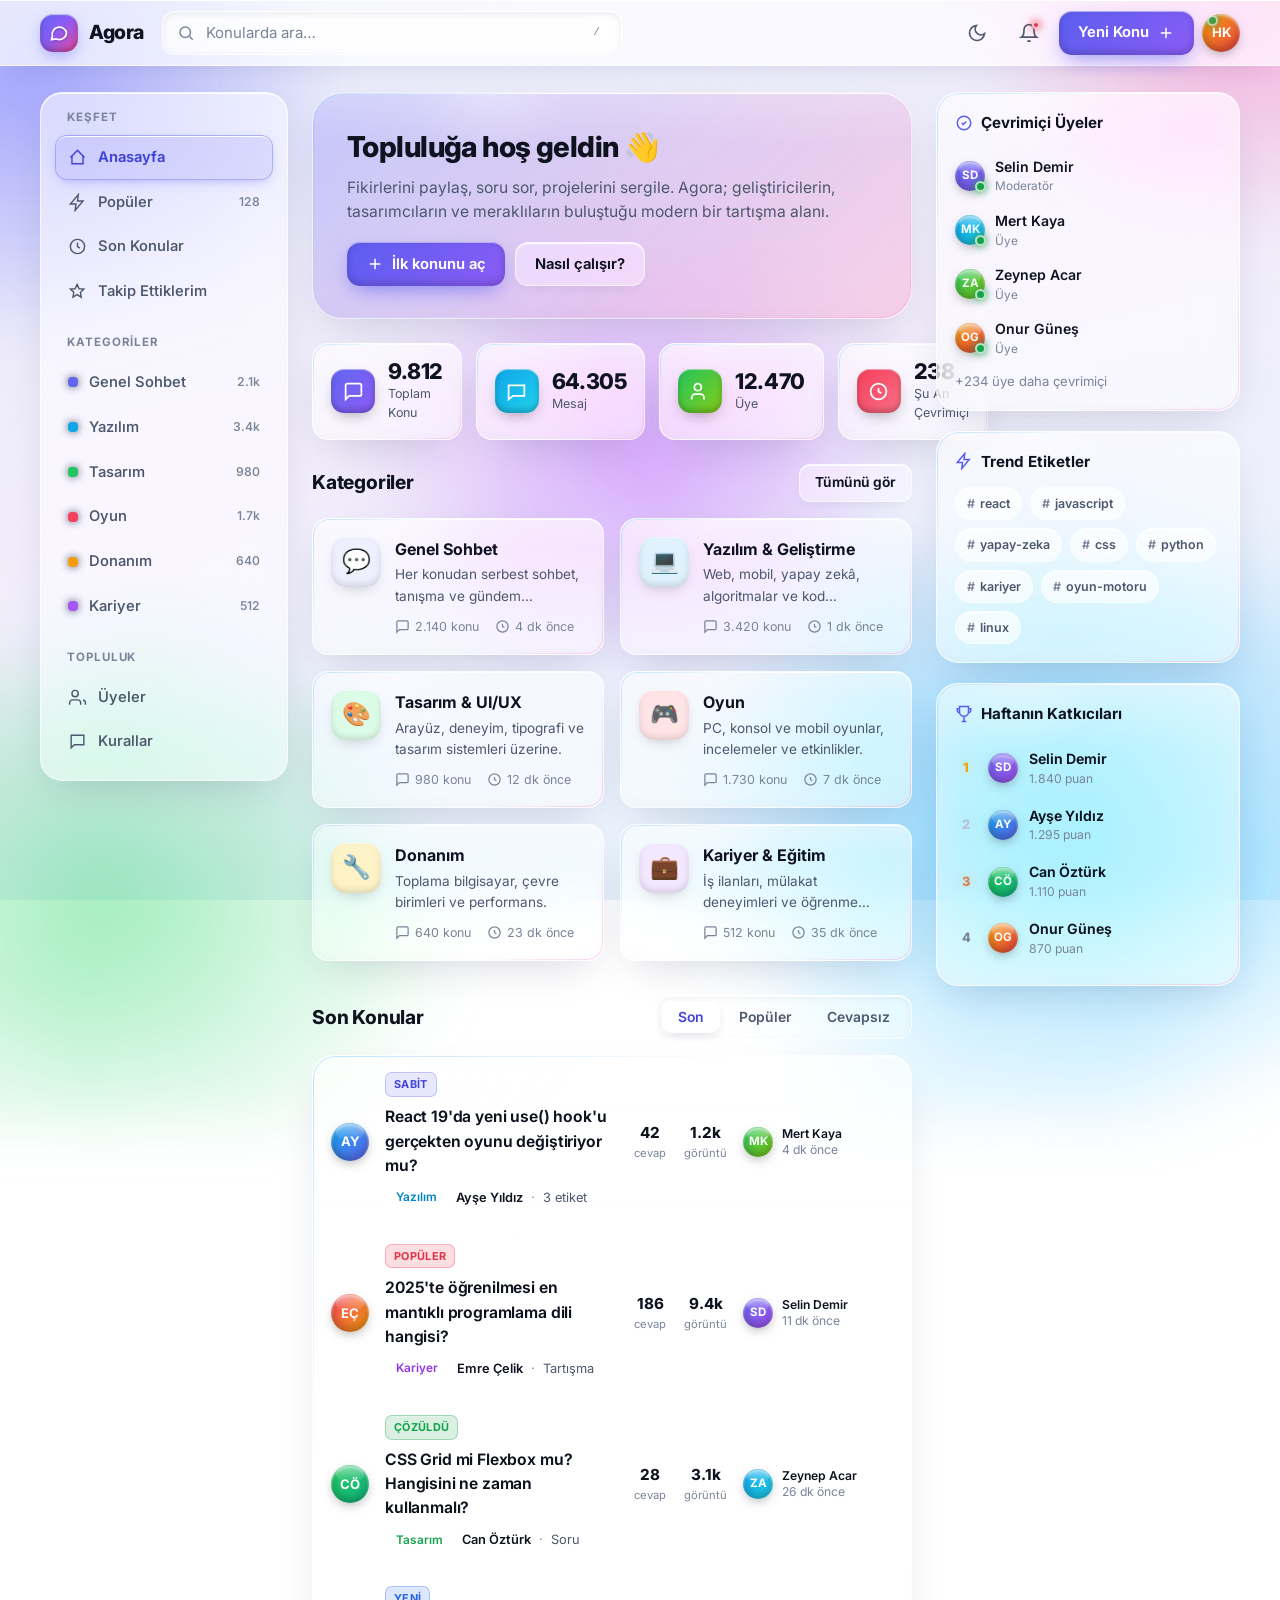
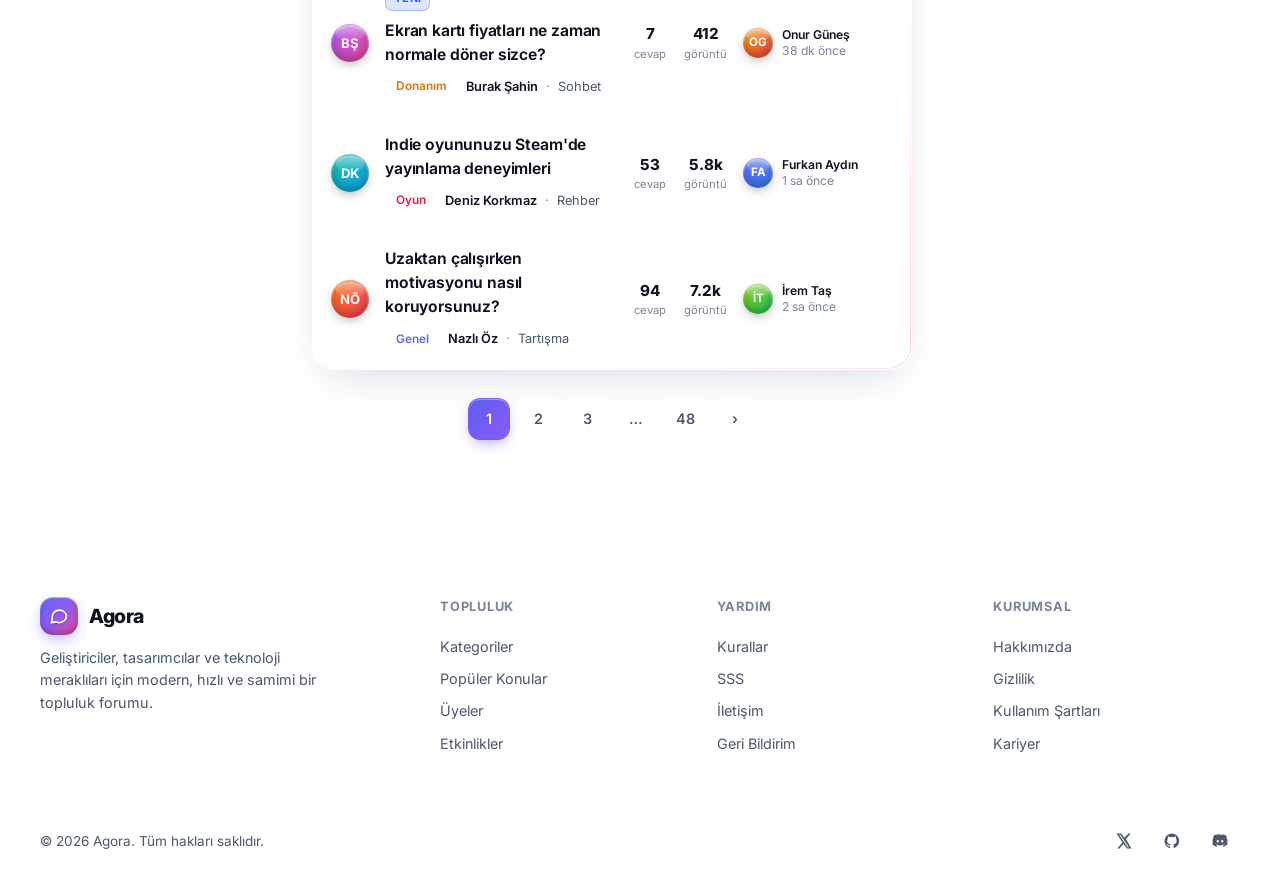
==== commit ffa2e0d2: "design: Liquid Glass temasıyla arayüzü yeniden tasarla - Akışkan arka plan: SVG türbülans ile sıvıla" ====
--- a/index.html
+++ b/index.html
@@ -12,6 +12,14 @@
   <link rel="icon" href="data:image/svg+xml,<svg xmlns='http://www.w3.org/2000/svg' viewBox='0 0 100 100'><text y='.9em' font-size='90'>💬</text></svg>" />
 </head>
 <body>
+
+  <!-- Liquid Glass: arka plandaki ışık kürelerini sıvılaştıran SVG filtresi -->
+  <svg class="lg-defs" aria-hidden="true" focusable="false">
+    <filter id="lg-distortion" x="-20%" y="-20%" width="140%" height="140%" color-interpolation-filters="sRGB">
+      <feTurbulence type="fractalNoise" baseFrequency="0.008 0.011" numOctaves="2" seed="7" result="noise"/>
+      <feDisplacementMap in="SourceGraphic" in2="noise" scale="70" xChannelSelector="R" yChannelSelector="G"/>
+    </filter>
+  </svg>
 
   <!-- ===================== BAŞLIK ===================== -->
   <header class="site-header">
--- a/css/style.css
+++ b/css/style.css
@@ -1,97 +1,162 @@
 /* ==========================================================================
-   Agora — Modern Topluluk Forumu
-   Statik şablon · saf CSS · açık/koyu tema
+   Agora — Liquid Glass sürümü
+   "Building glass for the web" felsefesi: canlı akışkan arka plan üzerinde
+   yüzen buzlu cam paneller, speküler kenar parlaması, kromatik kenar saçağı,
+   imleci takip eden ışık ve yay (spring) hareketleri.
    ========================================================================== */
 
 /* ----- Tema değişkenleri --------------------------------------------------- */
 :root {
-  /* renk paleti (açık tema) */
-  --bg: #f5f6f9;
-  --surface: #ffffff;
-  --surface-2: #f0f2f6;
-  --surface-3: #e9ecf2;
-  --border: #e2e6ee;
-  --border-strong: #d3d9e4;
-
-  --text: #161a23;
-  --text-muted: #5e6675;
-  --text-faint: #8a92a3;
-
-  --primary: #6366f1;
-  --primary-hover: #4f52e0;
-  --primary-soft: #eef0fe;
+  /* yüzey & metin */
+  --text: #0f1320;
+  --text-muted: #4d586e;
+  --text-faint: #7a8499;
+
+  --primary: #5b5ef0;
+  --primary-ink: #4244d6;
+  --primary-soft: rgba(91, 94, 240, .14);
   --primary-contrast: #ffffff;
 
-  --success: #16a34a;
+  --success: #15a34a;
   --warning: #d97706;
-  --danger: #dc2626;
-
-  --grad: linear-gradient(135deg, #6366f1 0%, #8b5cf6 50%, #ec4899 100%);
-
-  /* ölçüler */
-  --radius: 14px;
-  --radius-sm: 9px;
-  --radius-lg: 20px;
-  --shadow-sm: 0 1px 2px rgba(16, 24, 40, .06);
-  --shadow: 0 4px 18px rgba(16, 24, 40, .08);
-  --shadow-lg: 0 18px 50px rgba(16, 24, 40, .14);
-
-  --header-h: 64px;
+  --danger: #e0344b;
+
+  --grad: linear-gradient(135deg, #6366f1 0%, #8b5cf6 45%, #ec4899 100%);
+
+  /* arka plan dünyası (camın arkasında akan renkler) */
+  --bg-base: linear-gradient(165deg, #e8ecfb 0%, #f3eefb 45%, #e6f7ff 100%);
+  --orb-1: rgba(99, 102, 241, .55);
+  --orb-2: rgba(236, 72, 153, .42);
+  --orb-3: rgba(14, 165, 233, .50);
+  --orb-4: rgba(34, 197, 94, .38);
+  --orb-5: rgba(168, 85, 247, .45);
+
+  /* CAM reçetesi */
+  --glass-bg: rgba(255, 255, 255, .55);
+  --glass-bg-strong: rgba(255, 255, 255, .70);
+  --glass-stroke: rgba(255, 255, 255, .65);
+  --glass-hi: rgba(255, 255, 255, .95);     /* speküler üst parıltı */
+  --glass-shadow: rgba(28, 35, 80, .20);
+  --glass-inner-dark: rgba(20, 25, 60, .05);
+  --field-bg: rgba(255, 255, 255, .42);
+  --blur: 22px;
+
+  /* kromatik kenar saçağı */
+  --fringe-a: rgba(90, 180, 255, .55);
+  --fringe-b: rgba(255, 120, 210, .50);
+
+  /* ölçüler & hareket */
+  --radius: 16px;
+  --radius-sm: 11px;
+  --radius-lg: 22px;
+  --radius-xl: 30px;
+  --spring: cubic-bezier(.34, 1.56, .64, 1);
+  --ease: cubic-bezier(.4, 0, .2, 1);
+
+  --header-h: 66px;
   --maxw: 1240px;
-
   --font: "Inter", system-ui, -apple-system, "Segoe UI", Roboto, "Helvetica Neue", Arial, sans-serif;
 }
 
 [data-theme="dark"] {
-  --bg: #0d0f15;
-  --surface: #161a23;
-  --surface-2: #1c212c;
-  --surface-3: #232936;
-  --border: #262c39;
-  --border-strong: #333b4b;
-
-  --text: #e9ecf2;
-  --text-muted: #9aa3b4;
-  --text-faint: #6b7484;
-
-  --primary: #7c80ff;
-  --primary-hover: #9296ff;
-  --primary-soft: #1e2030;
-  --primary-contrast: #ffffff;
-
-  --shadow-sm: 0 1px 2px rgba(0, 0, 0, .4);
-  --shadow: 0 6px 24px rgba(0, 0, 0, .45);
-  --shadow-lg: 0 22px 60px rgba(0, 0, 0, .6);
+  --text: #eef1f8;
+  --text-muted: #a7afc2;
+  --text-faint: #6f7991;
+
+  --primary: #8b8dff;
+  --primary-ink: #aaacff;
+  --primary-soft: rgba(139, 141, 255, .16);
+
+  --grad: linear-gradient(135deg, #7c80ff 0%, #a855f7 45%, #f472b6 100%);
+
+  --bg-base: radial-gradient(120% 120% at 50% 0%, #0c1024 0%, #06070f 55%, #04040a 100%);
+  --orb-1: rgba(124, 108, 255, .55);
+  --orb-2: rgba(255, 70, 160, .40);
+  --orb-3: rgba(40, 200, 255, .45);
+  --orb-4: rgba(40, 230, 160, .34);
+  --orb-5: rgba(180, 90, 255, .48);
+
+  --glass-bg: rgba(255, 255, 255, .07);
+  --glass-bg-strong: rgba(255, 255, 255, .11);
+  --glass-stroke: rgba(255, 255, 255, .16);
+  --glass-hi: rgba(255, 255, 255, .50);
+  --glass-shadow: rgba(0, 0, 0, .55);
+  --glass-inner-dark: rgba(0, 0, 0, .25);
+  --field-bg: rgba(255, 255, 255, .06);
+  --blur: 24px;
+
+  --fringe-a: rgba(120, 200, 255, .50);
+  --fringe-b: rgba(255, 130, 220, .42);
 }
 
 /* ----- Sıfırlama ----------------------------------------------------------- */
 *, *::before, *::after { box-sizing: border-box; }
 * { margin: 0; }
-
 html { scroll-behavior: smooth; }
 
 body {
   font-family: var(--font);
-  background: var(--bg);
   color: var(--text);
   line-height: 1.55;
+  background: var(--bg-base);
+  background-attachment: fixed;
+  min-height: 100vh;
   -webkit-font-smoothing: antialiased;
   text-rendering: optimizeLegibility;
-  transition: background .25s ease, color .25s ease;
+  transition: color .3s var(--ease);
+  overflow-x: hidden;
+}
+
+/* akışkan arka plan: süzülen renk küreleri (camın blur'ü bunları kırar) */
+body::before {
+  content: "";
+  position: fixed;
+  inset: -25%;
+  z-index: -2;
+  background:
+    radial-gradient(28% 34% at 18% 22%, var(--orb-1), transparent 60%),
+    radial-gradient(26% 30% at 82% 16%, var(--orb-2), transparent 60%),
+    radial-gradient(32% 40% at 72% 78%, var(--orb-3), transparent 62%),
+    radial-gradient(30% 36% at 22% 84%, var(--orb-4), transparent 62%),
+    radial-gradient(24% 30% at 50% 50%, var(--orb-5), transparent 60%);
+  filter: url(#lg-distortion) blur(28px) saturate(125%);
+  animation: orbDrift 26s ease-in-out infinite alternate;
+  will-change: transform;
+}
+/* ince film greni — camın "fiziksel" hissi için */
+body::after {
+  content: "";
+  position: fixed;
+  inset: 0;
+  z-index: -1;
+  pointer-events: none;
+  opacity: .035;
+  background-image: url("data:image/svg+xml,%3Csvg xmlns='http://www.w3.org/2000/svg' width='160' height='160'%3E%3Cfilter id='n'%3E%3CfeTurbulence type='fractalNoise' baseFrequency='.9' numOctaves='2'/%3E%3C/filter%3E%3Crect width='100%25' height='100%25' filter='url(%23n)'/%3E%3C/svg%3E");
+}
+[data-theme="dark"] body::after { opacity: .06; }
+
+@keyframes orbDrift {
+  0%   { transform: translate3d(0, 0, 0) scale(1) rotate(0deg); }
+  50%  { transform: translate3d(2%, -3%, 0) scale(1.08) rotate(4deg); }
+  100% { transform: translate3d(-2%, 2%, 0) scale(1.04) rotate(-3deg); }
 }
 
 a { color: inherit; text-decoration: none; }
 img, svg { display: block; }
 button { font-family: inherit; cursor: pointer; border: none; background: none; color: inherit; }
-input, textarea { font-family: inherit; font-size: inherit; }
+input, textarea, select { font-family: inherit; font-size: inherit; }
 ul { list-style: none; padding: 0; }
-
 ::selection { background: var(--primary); color: #fff; }
 
-/* ince kaydırma çubuğu */
-* { scrollbar-width: thin; scrollbar-color: var(--border-strong) transparent; }
-*::-webkit-scrollbar { width: 10px; height: 10px; }
-*::-webkit-scrollbar-thumb { background: var(--border-strong); border-radius: 99px; border: 3px solid var(--bg); }
+* { scrollbar-width: thin; scrollbar-color: var(--glass-stroke) transparent; }
+*::-webkit-scrollbar { width: 11px; height: 11px; }
+*::-webkit-scrollbar-thumb {
+  background: var(--glass-stroke); border-radius: 99px;
+  border: 3px solid transparent; background-clip: content-box;
+}
+
+/* gizli SVG filtre tanımları kabı */
+.lg-defs { position: absolute; width: 0; height: 0; overflow: hidden; pointer-events: none; }
 
 /* ----- Yardımcı sınıflar --------------------------------------------------- */
 .container { width: 100%; max-width: var(--maxw); margin-inline: auto; padding-inline: 20px; }
@@ -105,91 +170,195 @@
 }
 
 /* ==========================================================================
+   CAM TEMELİ — tüm büyük paneller
+   ========================================================================== */
+.glass,
+.card, .cat-card, .stat, .topic-list, .post, .reply-box, .hero, .cat-hero {
+  position: relative;
+  isolation: isolate;
+  background: var(--glass-bg);
+  -webkit-backdrop-filter: blur(var(--blur)) saturate(185%);
+  backdrop-filter: blur(var(--blur)) saturate(185%);
+  border: 1px solid var(--glass-stroke);
+  border-radius: var(--radius-lg);
+  box-shadow:
+    inset 0 1px 0 var(--glass-hi),
+    inset 0 0 0 1px rgba(255, 255, 255, .04),
+    inset 0 -10px 24px -18px var(--glass-inner-dark),
+    0 16px 44px -16px var(--glass-shadow);
+}
+
+/* speküler parıltı + imleci takip eden ışık (üst katman) */
+.card::before, .cat-card::before, .stat::before, .topic-list::before,
+.post::before, .reply-box::before, .hero::before, .cat-hero::before {
+  content: "";
+  position: absolute; inset: 0;
+  border-radius: inherit;
+  pointer-events: none;
+  z-index: 0;
+  background:
+    radial-gradient(120px 90px at var(--mx, 30%) var(--my, 0%),
+      rgba(255, 255, 255, .35), transparent 70%),
+    linear-gradient(180deg, rgba(255, 255, 255, .28) 0%, transparent 22%);
+  opacity: .8;
+  transition: opacity .4s var(--ease);
+}
+[data-theme="dark"] .card::before, [data-theme="dark"] .cat-card::before,
+[data-theme="dark"] .stat::before, [data-theme="dark"] .post::before,
+[data-theme="dark"] .hero::before, [data-theme="dark"] .cat-hero::before,
+[data-theme="dark"] .reply-box::before, [data-theme="dark"] .topic-list::before {
+  background:
+    radial-gradient(140px 100px at var(--mx, 30%) var(--my, 0%),
+      rgba(255, 255, 255, .18), transparent 70%),
+    linear-gradient(180deg, rgba(255, 255, 255, .12) 0%, transparent 26%);
+}
+
+/* kromatik kenar saçağı (cyan → magenta hat) */
+.card::after, .cat-card::after, .stat::after, .topic-list::after,
+.post::after, .reply-box::after, .hero::after, .cat-hero::after {
+  content: "";
+  position: absolute; inset: 0;
+  border-radius: inherit;
+  padding: 1px;
+  pointer-events: none;
+  z-index: 1;
+  background: linear-gradient(135deg,
+    var(--fringe-a) 0%, transparent 28%, transparent 72%, var(--fringe-b) 100%);
+  -webkit-mask: linear-gradient(#000 0 0) content-box, linear-gradient(#000 0 0);
+  -webkit-mask-composite: xor;
+          mask: linear-gradient(#000 0 0) content-box, linear-gradient(#000 0 0);
+          mask-composite: exclude;
+  opacity: .7;
+}
+
+/* panel içerikleri parıltının üstünde kalsın */
+.card > *, .cat-card > *, .stat > *, .topic-list > *,
+.post > *, .reply-box > *, .hero > *, .cat-hero > * { position: relative; z-index: 2; }
+
+/* ==========================================================================
    Başlık (header)
    ========================================================================== */
 .site-header {
   position: sticky; top: 0; z-index: 50;
   height: var(--header-h);
-  background: color-mix(in srgb, var(--surface) 82%, transparent);
-  backdrop-filter: saturate(160%) blur(14px);
-  border-bottom: 1px solid var(--border);
-}
-.site-header .container {
-  height: 100%;
-  display: flex; align-items: center; gap: 18px;
-}
+  background: var(--glass-bg-strong);
+  -webkit-backdrop-filter: blur(26px) saturate(190%);
+  backdrop-filter: blur(26px) saturate(190%);
+  border-bottom: 1px solid var(--glass-stroke);
+  box-shadow: inset 0 1px 0 var(--glass-hi), 0 10px 30px -18px var(--glass-shadow);
+}
+.site-header .container { height: 100%; display: flex; align-items: center; gap: 18px; }
 
 .brand { display: flex; align-items: center; gap: 11px; font-weight: 800; font-size: 1.22rem; letter-spacing: -.02em; }
 .brand .logo {
-  width: 36px; height: 36px; border-radius: 11px;
+  width: 38px; height: 38px; border-radius: 13px;
   background: var(--grad);
-  display: grid; place-items: center;
-  color: #fff; box-shadow: var(--shadow-sm);
-}
-.brand .logo svg { width: 20px; height: 20px; }
-
-/* arama */
+  display: grid; place-items: center; color: #fff;
+  box-shadow:
+    inset 0 1px 1px rgba(255, 255, 255, .6),
+    inset 0 -3px 6px rgba(0, 0, 0, .25),
+    0 6px 16px -4px rgba(99, 102, 241, .6);
+}
+.brand .logo svg { width: 20px; height: 20px; filter: drop-shadow(0 1px 1px rgba(0,0,0,.25)); }
+
+/* arama (içe gömülü cam alan) */
 .search {
   flex: 1; max-width: 460px;
   display: flex; align-items: center; gap: 9px;
-  background: var(--surface-2);
-  border: 1px solid var(--border);
-  border-radius: 11px; padding: 0 13px; height: 42px;
-  transition: border-color .15s, box-shadow .15s;
-}
-.search:focus-within { border-color: var(--primary); box-shadow: 0 0 0 3px var(--primary-soft); }
+  background: var(--field-bg);
+  -webkit-backdrop-filter: blur(8px);
+  backdrop-filter: blur(8px);
+  border: 1px solid var(--glass-stroke);
+  border-radius: 13px; padding: 0 14px; height: 44px;
+  box-shadow: inset 0 2px 6px rgba(0, 0, 0, .07), inset 0 1px 0 var(--glass-hi);
+  transition: border-color .2s var(--ease), box-shadow .2s var(--ease);
+}
+.search:focus-within {
+  border-color: color-mix(in srgb, var(--primary) 60%, transparent);
+  box-shadow: inset 0 2px 6px rgba(0,0,0,.07), 0 0 0 4px var(--primary-soft);
+}
 .search svg { width: 18px; height: 18px; color: var(--text-faint); flex-shrink: 0; }
 .search input { flex: 1; border: none; background: none; outline: none; color: var(--text); font-size: .94rem; }
 .search input::placeholder { color: var(--text-faint); }
 .search kbd {
   font-size: .7rem; color: var(--text-faint);
-  border: 1px solid var(--border-strong); border-radius: 6px;
-  padding: 2px 6px; background: var(--surface);
+  border: 1px solid var(--glass-stroke); border-radius: 6px;
+  padding: 2px 6px; background: var(--field-bg);
 }
 
 .header-actions { display: flex; align-items: center; gap: 8px; margin-left: auto; }
 
 .icon-btn {
-  width: 42px; height: 42px; border-radius: 11px;
-  display: grid; place-items: center;
-  color: var(--text-muted);
-  border: 1px solid transparent;
-  transition: background .15s, color .15s, border-color .15s;
-  position: relative;
-}
-.icon-btn:hover { background: var(--surface-2); color: var(--text); }
+  width: 44px; height: 44px; border-radius: 13px;
+  display: grid; place-items: center; color: var(--text-muted);
+  border: 1px solid transparent; position: relative;
+  transition: background .2s var(--ease), color .2s var(--ease),
+              border-color .2s var(--ease), transform .25s var(--spring);
+}
+.icon-btn:hover {
+  background: var(--field-bg);
+  -webkit-backdrop-filter: blur(8px); backdrop-filter: blur(8px);
+  border-color: var(--glass-stroke); color: var(--text);
+  transform: translateY(-1px);
+  box-shadow: inset 0 1px 0 var(--glass-hi);
+}
+.icon-btn:active { transform: translateY(0) scale(.95); }
 .icon-btn svg { width: 20px; height: 20px; }
 .icon-btn .dot {
   position: absolute; top: 9px; right: 10px;
   width: 8px; height: 8px; border-radius: 99px;
-  background: var(--danger); border: 2px solid var(--surface);
-}
-
+  background: var(--danger); border: 2px solid var(--glass-bg-strong);
+  box-shadow: 0 0 8px var(--danger);
+}
+
+/* ----- Düğmeler ----------------------------------------------------------- */
 .btn {
   display: inline-flex; align-items: center; gap: 8px;
-  height: 42px; padding: 0 18px; border-radius: 11px;
-  font-weight: 650; font-size: .92rem; white-space: nowrap;
-  transition: transform .08s, background .15s, box-shadow .15s, border-color .15s;
-}
-.btn:active { transform: translateY(1px); }
+  height: 44px; padding: 0 19px; border-radius: 13px;
+  font-weight: 650; font-size: .92rem; white-space: nowrap; position: relative; overflow: hidden;
+  transition: transform .25s var(--spring), box-shadow .25s var(--ease), background .2s var(--ease);
+}
 .btn svg { width: 18px; height: 18px; }
-.btn-primary { background: var(--primary); color: var(--primary-contrast); box-shadow: var(--shadow-sm); }
-.btn-primary:hover { background: var(--primary-hover); box-shadow: var(--shadow); }
-.btn-ghost { background: var(--surface-2); color: var(--text); border: 1px solid var(--border); }
-.btn-ghost:hover { background: var(--surface-3); }
-.btn-sm { height: 36px; padding: 0 14px; font-size: .86rem; border-radius: 9px; }
-
+.btn:active { transform: scale(.96); }
+
+.btn-primary {
+  background: linear-gradient(135deg, var(--primary) 0%, #8b5cf6 100%);
+  color: var(--primary-contrast);
+  box-shadow:
+    inset 0 1px 0 rgba(255, 255, 255, .5),
+    inset 0 -3px 8px rgba(0, 0, 0, .2),
+    0 8px 22px -6px color-mix(in srgb, var(--primary) 70%, transparent);
+}
+.btn-primary:hover { transform: translateY(-2px); box-shadow: inset 0 1px 0 rgba(255,255,255,.5), 0 12px 28px -6px color-mix(in srgb, var(--primary) 80%, transparent); }
+
+.btn-ghost {
+  background: var(--field-bg);
+  -webkit-backdrop-filter: blur(10px) saturate(160%); backdrop-filter: blur(10px) saturate(160%);
+  color: var(--text); border: 1px solid var(--glass-stroke);
+  box-shadow: inset 0 1px 0 var(--glass-hi), 0 6px 16px -10px var(--glass-shadow);
+}
+.btn-ghost:hover { transform: translateY(-2px); background: var(--glass-bg); }
+.btn-sm { height: 38px; padding: 0 15px; font-size: .86rem; border-radius: 11px; }
+
+/* parlayan avatarlar (cam küre hissi) */
 .avatar {
   width: 38px; height: 38px; border-radius: 50%;
   display: grid; place-items: center;
   color: #fff; font-weight: 700; font-size: .82rem;
-  flex-shrink: 0; user-select: none;
-  box-shadow: inset 0 0 0 1px rgba(255,255,255,.12);
+  flex-shrink: 0; user-select: none; position: relative; overflow: hidden;
+  box-shadow:
+    inset 0 2px 3px rgba(255, 255, 255, .55),
+    inset 0 -4px 8px rgba(0, 0, 0, .28),
+    0 4px 12px -3px rgba(0, 0, 0, .35);
+}
+.avatar::after {
+  content: ""; position: absolute; top: 4%; left: 12%; width: 76%; height: 45%;
+  border-radius: 50%; background: linear-gradient(180deg, rgba(255,255,255,.6), transparent);
+  opacity: .8;
 }
 .avatar.sm { width: 30px; height: 30px; font-size: .72rem; }
-.avatar.lg { width: 52px; height: 52px; font-size: 1.05rem; }
-
-/* hamburger sadece mobilde */
+.avatar.lg { width: 54px; height: 54px; font-size: 1.05rem; }
+
 .menu-toggle { display: none; }
 
 /* ==========================================================================
@@ -197,42 +366,54 @@
    ========================================================================== */
 .layout {
   display: grid;
-  grid-template-columns: 240px minmax(0, 1fr) 300px;
-  gap: 24px;
-  padding-block: 26px 60px;
-  align-items: start;
+  grid-template-columns: 248px minmax(0, 1fr) 304px;
+  gap: 24px; padding-block: 26px 64px; align-items: start;
 }
 .main { min-width: 0; }
 
-/* ----- Sol kenar çubuğu ---------------------------------------------------- */
-.sidebar { position: sticky; top: calc(var(--header-h) + 24px); }
-.nav-group { margin-bottom: 26px; }
+/* ----- Sol kenar çubuğu (yüzen cam kapsül) -------------------------------- */
+.sidebar {
+  position: sticky; top: calc(var(--header-h) + 24px);
+  background: var(--glass-bg);
+  -webkit-backdrop-filter: blur(var(--blur)) saturate(180%);
+  backdrop-filter: blur(var(--blur)) saturate(180%);
+  border: 1px solid var(--glass-stroke);
+  border-radius: var(--radius-lg);
+  padding: 16px 14px;
+  box-shadow: inset 0 1px 0 var(--glass-hi), 0 16px 44px -16px var(--glass-shadow);
+}
+.nav-group { margin-bottom: 20px; }
+.nav-group:last-child { margin-bottom: 0; }
 .nav-group h4 {
   font-size: .72rem; text-transform: uppercase; letter-spacing: .08em;
   color: var(--text-faint); font-weight: 700; margin: 0 0 8px 12px;
 }
 .nav-link {
   display: flex; align-items: center; gap: 11px;
-  padding: 9px 12px; border-radius: 10px;
+  padding: 10px 12px; border-radius: 12px;
   color: var(--text-muted); font-weight: 550; font-size: .92rem;
-  transition: background .14s, color .14s;
+  border: 1px solid transparent;
+  transition: background .2s var(--ease), color .2s var(--ease),
+              transform .2s var(--spring), border-color .2s var(--ease);
 }
 .nav-link svg { width: 19px; height: 19px; flex-shrink: 0; }
 .nav-link .count { margin-left: auto; font-size: .76rem; color: var(--text-faint); }
-.nav-link .cat-dot { width: 10px; height: 10px; border-radius: 4px; flex-shrink: 0; }
-.nav-link:hover { background: var(--surface-2); color: var(--text); }
-.nav-link.active { background: var(--primary-soft); color: var(--primary); font-weight: 650; }
-.nav-link.active .count { color: var(--primary); }
+.nav-link .cat-dot { width: 10px; height: 10px; border-radius: 4px; flex-shrink: 0; box-shadow: 0 0 8px currentColor; }
+.nav-link:hover {
+  background: var(--field-bg); color: var(--text);
+  border-color: var(--glass-stroke); transform: translateX(3px);
+  box-shadow: inset 0 1px 0 var(--glass-hi);
+}
+.nav-link.active {
+  background: var(--primary-soft); color: var(--primary-ink);
+  border-color: color-mix(in srgb, var(--primary) 35%, transparent); font-weight: 650;
+  box-shadow: inset 0 1px 0 var(--glass-hi), 0 4px 14px -6px color-mix(in srgb, var(--primary) 60%, transparent);
+}
+.nav-link.active .count { color: var(--primary-ink); }
 
 /* ----- Sağ kenar çubuğu ---------------------------------------------------- */
 .aside { position: sticky; top: calc(var(--header-h) + 24px); display: flex; flex-direction: column; gap: 20px; }
 
-.card {
-  background: var(--surface);
-  border: 1px solid var(--border);
-  border-radius: var(--radius);
-  box-shadow: var(--shadow-sm);
-}
 .card-pad { padding: 18px; }
 .card h3.card-title {
   font-size: .95rem; font-weight: 700; margin-bottom: 14px;
@@ -247,116 +428,124 @@
 .presence::after {
   content: ""; position: absolute; right: -1px; bottom: -1px;
   width: 11px; height: 11px; border-radius: 99px;
-  background: var(--success); border: 2px solid var(--surface);
+  background: var(--success); border: 2px solid var(--glass-bg-strong);
+  box-shadow: 0 0 8px var(--success);
 }
 
 .tag-cloud { display: flex; flex-wrap: wrap; gap: 8px; }
 .tag {
   display: inline-flex; align-items: center; gap: 5px;
   font-size: .78rem; font-weight: 600;
-  padding: 5px 10px; border-radius: 99px;
-  background: var(--surface-2); color: var(--text-muted);
-  border: 1px solid var(--border);
-  transition: background .14s, color .14s, border-color .14s;
-}
-.tag:hover { background: var(--primary-soft); color: var(--primary); border-color: transparent; }
+  padding: 6px 11px; border-radius: 99px;
+  background: var(--field-bg);
+  -webkit-backdrop-filter: blur(8px); backdrop-filter: blur(8px);
+  color: var(--text-muted); border: 1px solid var(--glass-stroke);
+  box-shadow: inset 0 1px 0 var(--glass-hi);
+  transition: transform .2s var(--spring), color .2s var(--ease), background .2s var(--ease);
+}
+.tag:hover { color: var(--primary-ink); background: var(--primary-soft); transform: translateY(-2px); }
 .tag .hash { color: var(--text-faint); }
 
 .contributor { display: flex; align-items: center; gap: 11px; padding: 8px 0; }
 .contributor .meta { flex: 1; min-width: 0; }
 .contributor .name { font-size: .88rem; font-weight: 650; }
 .contributor .pts { font-size: .76rem; color: var(--text-faint); }
-.rank-badge {
-  width: 22px; text-align: center; font-weight: 800; font-size: .8rem;
-  color: var(--text-faint);
-}
-.rank-badge.gold { color: #f59e0b; } .rank-badge.silver { color: #94a3b8; } .rank-badge.bronze { color: #d97757; }
-
-/* ==========================================================================
-   Hero / hoş geldin
+.rank-badge { width: 22px; text-align: center; font-weight: 800; font-size: .8rem; color: var(--text-faint); }
+.rank-badge.gold { color: #f59e0b; text-shadow: 0 0 12px rgba(245,158,11,.6); }
+.rank-badge.silver { color: #b8c2d4; text-shadow: 0 0 12px rgba(184,194,212,.5); }
+.rank-badge.bronze { color: #d9824f; text-shadow: 0 0 12px rgba(217,130,79,.5); }
+
+/* ==========================================================================
+   Hero
    ========================================================================== */
 .hero {
-  position: relative; overflow: hidden;
-  border-radius: var(--radius-lg);
-  padding: 30px 32px;
-  background: var(--grad);
-  color: #fff; margin-bottom: 24px;
-  box-shadow: var(--shadow);
-}
-.hero::after {
-  content: ""; position: absolute; inset: 0;
-  background: radial-gradient(circle at 85% -20%, rgba(255,255,255,.35), transparent 45%);
-}
-.hero > * { position: relative; z-index: 1; }
-.hero h1 { font-size: 1.75rem; font-weight: 800; letter-spacing: -.02em; margin-bottom: 6px; }
-.hero p { opacity: .92; max-width: 540px; font-size: .98rem; }
+  padding: 32px 34px; margin-bottom: 24px;
+  border-radius: var(--radius-xl);
+  background:
+    linear-gradient(135deg, rgba(99,102,241,.32), rgba(236,72,153,.22)),
+    var(--glass-bg);
+  color: var(--text);
+}
+.hero h1 { font-size: 1.8rem; font-weight: 800; letter-spacing: -.02em; margin-bottom: 6px; }
+.hero p { color: var(--text-muted); max-width: 540px; font-size: .98rem; }
 .hero .hero-actions { margin-top: 18px; display: flex; gap: 10px; flex-wrap: wrap; }
-.hero .btn-primary { background: #fff; color: var(--primary); }
-.hero .btn-primary:hover { background: #f0f0ff; }
-.hero .btn-ghost { background: rgba(255,255,255,.16); border-color: rgba(255,255,255,.3); color: #fff; }
-.hero .btn-ghost:hover { background: rgba(255,255,255,.26); }
 
 /* ----- İstatistik şeridi --------------------------------------------------- */
-.stats {
-  display: grid; grid-template-columns: repeat(4, 1fr); gap: 14px;
-  margin-bottom: 24px;
-}
+.stats { display: grid; grid-template-columns: repeat(4, 1fr); gap: 14px; margin-bottom: 24px; }
 .stat {
-  background: var(--surface); border: 1px solid var(--border);
-  border-radius: var(--radius); padding: 16px 18px;
+  padding: 16px 18px; border-radius: var(--radius);
   display: flex; align-items: center; gap: 13px;
-  box-shadow: var(--shadow-sm);
-}
+  transition: transform .3s var(--spring), box-shadow .3s var(--ease);
+}
+.stat:hover { transform: translateY(-4px); }
 .stat .ic {
-  width: 42px; height: 42px; border-radius: 11px; flex-shrink: 0;
+  width: 44px; height: 44px; border-radius: 13px; flex-shrink: 0;
   display: grid; place-items: center; color: #fff;
+  box-shadow: inset 0 1px 1px rgba(255,255,255,.5), inset 0 -3px 6px rgba(0,0,0,.25), 0 6px 16px -6px rgba(0,0,0,.4);
 }
 .stat .ic svg { width: 21px; height: 21px; }
-.stat .num { font-size: 1.3rem; font-weight: 800; letter-spacing: -.02em; line-height: 1.1; }
+.stat .num { font-size: 1.35rem; font-weight: 800; letter-spacing: -.02em; line-height: 1.1; }
 .stat .lbl { font-size: .78rem; color: var(--text-muted); }
 
 /* ==========================================================================
    Bölüm başlığı + sekmeler
    ========================================================================== */
-.section-head {
-  display: flex; align-items: center; gap: 14px; margin-bottom: 16px;
-}
-.section-head h2 { font-size: 1.18rem; font-weight: 750; letter-spacing: -.01em; }
+.section-head { display: flex; align-items: center; gap: 14px; margin-bottom: 16px; }
+.section-head h2 { font-size: 1.2rem; font-weight: 750; letter-spacing: -.01em; }
 .section-head .spacer { flex: 1; }
 
-.tabs { display: inline-flex; background: var(--surface-2); border: 1px solid var(--border); border-radius: 11px; padding: 4px; gap: 2px; }
+.tabs {
+  display: inline-flex; gap: 3px; padding: 5px;
+  background: var(--field-bg);
+  -webkit-backdrop-filter: blur(12px) saturate(160%); backdrop-filter: blur(12px) saturate(160%);
+  border: 1px solid var(--glass-stroke); border-radius: 14px;
+  box-shadow: inset 0 1px 0 var(--glass-hi), inset 0 2px 6px rgba(0,0,0,.06);
+}
 .tab {
-  padding: 7px 15px; border-radius: 8px; font-size: .87rem; font-weight: 600;
-  color: var(--text-muted); transition: background .14s, color .14s;
+  padding: 8px 16px; border-radius: 10px; font-size: .87rem; font-weight: 600;
+  color: var(--text-muted); transition: color .2s var(--ease), transform .3s var(--spring);
 }
 .tab:hover { color: var(--text); }
-.tab.active { background: var(--surface); color: var(--text); box-shadow: var(--shadow-sm); }
+.tab.active {
+  background: var(--glass-bg-strong); color: var(--primary-ink);
+  box-shadow: inset 0 1px 0 var(--glass-hi), 0 4px 12px -4px var(--glass-shadow);
+}
 
 .sort-select {
-  height: 38px; padding: 0 12px; border-radius: 10px;
-  background: var(--surface-2); border: 1px solid var(--border); color: var(--text);
+  height: 40px; padding: 0 14px; border-radius: 12px;
+  background: var(--field-bg);
+  -webkit-backdrop-filter: blur(10px); backdrop-filter: blur(10px);
+  border: 1px solid var(--glass-stroke); color: var(--text);
   font-size: .86rem; font-weight: 550; outline: none; cursor: pointer;
-}
-
-/* ==========================================================================
-   Kategori ızgarası (anasayfa)
-   ========================================================================== */
-.cat-grid { display: grid; grid-template-columns: repeat(2, 1fr); gap: 14px; margin-bottom: 32px; }
+  box-shadow: inset 0 1px 0 var(--glass-hi);
+}
+.sort-select option { background: #1a1f2e; color: #fff; }
+
+/* ==========================================================================
+   Kategori ızgarası
+   ========================================================================== */
+.cat-grid { display: grid; grid-template-columns: repeat(2, 1fr); gap: 16px; margin-bottom: 34px; }
 .cat-card {
-  display: flex; gap: 14px; padding: 18px;
-  background: var(--surface); border: 1px solid var(--border);
-  border-radius: var(--radius); box-shadow: var(--shadow-sm);
-  transition: transform .12s, box-shadow .15s, border-color .15s;
-}
-.cat-card:hover { transform: translateY(-2px); box-shadow: var(--shadow); border-color: var(--border-strong); }
+  display: flex; gap: 14px; padding: 18px; border-radius: var(--radius);
+  transition: transform .35s var(--spring), box-shadow .35s var(--ease);
+}
+.cat-card:hover {
+  transform: translateY(-5px);
+  box-shadow:
+    inset 0 1px 0 var(--glass-hi),
+    0 24px 50px -16px var(--glass-shadow);
+}
 .cat-card .cat-ic {
-  width: 48px; height: 48px; border-radius: 13px; flex-shrink: 0;
-  display: grid; place-items: center; font-size: 1.4rem;
+  width: 50px; height: 50px; border-radius: 15px; flex-shrink: 0;
+  display: grid; place-items: center; font-size: 1.45rem;
+  box-shadow: inset 0 1px 1px rgba(255,255,255,.6), inset 0 -3px 6px rgba(0,0,0,.12), 0 6px 16px -8px rgba(0,0,0,.3);
 }
 .cat-card .cat-body { min-width: 0; flex: 1; }
 .cat-card h3 { font-size: 1rem; font-weight: 700; margin-bottom: 3px; display: flex; align-items: center; gap: 8px; }
-.cat-card p { font-size: .85rem; color: var(--text-muted); margin-bottom: 10px;
-  display: -webkit-box; -webkit-line-clamp: 2; -webkit-box-orient: vertical; overflow: hidden; }
+.cat-card p {
+  font-size: .85rem; color: var(--text-muted); margin-bottom: 10px;
+  display: -webkit-box; -webkit-line-clamp: 2; -webkit-box-orient: vertical; overflow: hidden;
+}
 .cat-card .cat-meta { display: flex; gap: 16px; font-size: .78rem; color: var(--text-faint); }
 .cat-card .cat-meta span { display: inline-flex; align-items: center; gap: 5px; }
 .cat-card .cat-meta svg { width: 15px; height: 15px; }
@@ -364,48 +553,48 @@
 /* ==========================================================================
    Konu listesi
    ========================================================================== */
-.topic-list {
-  background: var(--surface); border: 1px solid var(--border);
-  border-radius: var(--radius); overflow: hidden; box-shadow: var(--shadow-sm);
-}
+.topic-list { border-radius: var(--radius-lg); overflow: hidden; }
 .topic {
-  display: grid;
-  grid-template-columns: auto minmax(0, 1fr) auto auto;
-  align-items: center; gap: 16px;
-  padding: 15px 18px;
-  border-bottom: 1px solid var(--border);
-  transition: background .12s;
+  display: grid; grid-template-columns: auto minmax(0, 1fr) auto auto;
+  align-items: center; gap: 16px; padding: 16px 18px;
+  border-bottom: 1px solid color-mix(in srgb, var(--glass-stroke) 60%, transparent);
+  transition: background .2s var(--ease);
 }
 .topic:last-child { border-bottom: none; }
-.topic:hover { background: var(--surface-2); }
+.topic:hover { background: var(--field-bg); }
 
 .topic .t-main { min-width: 0; }
 .topic .t-title {
   font-size: .98rem; font-weight: 650; letter-spacing: -.01em;
   display: flex; align-items: center; gap: 8px; flex-wrap: wrap;
 }
-.topic .t-title a:hover { color: var(--primary); }
+.topic .t-title a { transition: color .2s var(--ease); }
+.topic .t-title a:hover { color: var(--primary-ink); }
 .topic .t-badges { display: inline-flex; gap: 6px; }
+
 .badge {
   font-size: .68rem; font-weight: 700; text-transform: uppercase; letter-spacing: .03em;
-  padding: 2px 7px; border-radius: 6px;
-}
-.badge.pin { background: var(--primary-soft); color: var(--primary); }
-.badge.hot { background: #fee2e2; color: #dc2626; }
-.badge.solved { background: #dcfce7; color: #16a34a; }
-.badge.new { background: #dbeafe; color: #2563eb; }
-[data-theme="dark"] .badge.hot { background: #3a1d1d; color: #f87171; }
-[data-theme="dark"] .badge.solved { background: #15301f; color: #4ade80; }
-[data-theme="dark"] .badge.new { background: #16263f; color: #60a5fa; }
-
-.topic .t-sub {
-  display: flex; align-items: center; gap: 8px; flex-wrap: wrap;
-  margin-top: 6px; font-size: .8rem; color: var(--text-muted);
-}
+  padding: 3px 8px; border-radius: 7px;
+  -webkit-backdrop-filter: blur(6px); backdrop-filter: blur(6px);
+  border: 1px solid transparent;
+  box-shadow: inset 0 1px 0 rgba(255,255,255,.3);
+}
+.badge.pin { background: var(--primary-soft); color: var(--primary-ink); border-color: color-mix(in srgb, var(--primary) 30%, transparent); }
+.badge.hot { background: rgba(224,52,75,.16); color: #e0344b; border-color: rgba(224,52,75,.3); }
+.badge.solved { background: rgba(21,163,74,.16); color: #15a34a; border-color: rgba(21,163,74,.3); }
+.badge.new { background: rgba(37,99,235,.16); color: #2563eb; border-color: rgba(37,99,235,.3); }
+[data-theme="dark"] .badge.hot { color: #ff8a98; }
+[data-theme="dark"] .badge.solved { color: #5fe39a; }
+[data-theme="dark"] .badge.new { color: #7eb0ff; }
+
+.topic .t-sub { display: flex; align-items: center; gap: 8px; flex-wrap: wrap; margin-top: 6px; font-size: .8rem; color: var(--text-muted); }
 .topic .t-sub .pill {
-  font-size: .74rem; font-weight: 600; padding: 2px 9px; border-radius: 99px;
-  background: var(--surface-2); border: 1px solid var(--border); color: var(--text-muted);
-}
+  font-size: .74rem; font-weight: 600; padding: 3px 10px; border-radius: 99px;
+  background: var(--field-bg); border: 1px solid var(--glass-stroke); color: var(--text-muted);
+  -webkit-backdrop-filter: blur(6px); backdrop-filter: blur(6px);
+  transition: transform .2s var(--spring), color .2s var(--ease);
+}
+.topic .t-sub .pill:hover { color: var(--primary-ink); transform: translateY(-1px); }
 .topic .t-sub .author { font-weight: 600; color: var(--text); }
 .topic .dot-sep { color: var(--text-faint); }
 
@@ -418,49 +607,53 @@
 .topic .t-last .meta .who { font-weight: 600; }
 .topic .t-last .meta .when { color: var(--text-faint); }
 
-/* boş arama durumu */
-.empty {
-  padding: 50px 20px; text-align: center; color: var(--text-muted);
-}
+.empty { padding: 50px 20px; text-align: center; color: var(--text-muted); }
 .empty svg { width: 46px; height: 46px; margin: 0 auto 12px; color: var(--text-faint); }
 
 /* ==========================================================================
    Sayfalama
    ========================================================================== */
-.pagination { display: flex; justify-content: center; gap: 6px; margin-top: 26px; }
+.pagination { display: flex; justify-content: center; gap: 7px; margin-top: 28px; }
 .pagination a, .pagination span {
-  min-width: 40px; height: 40px; padding: 0 10px;
-  display: grid; place-items: center; border-radius: 10px;
-  background: var(--surface); border: 1px solid var(--border);
+  min-width: 42px; height: 42px; padding: 0 11px;
+  display: grid; place-items: center; border-radius: 12px;
+  background: var(--field-bg);
+  -webkit-backdrop-filter: blur(10px); backdrop-filter: blur(10px);
+  border: 1px solid var(--glass-stroke);
   font-weight: 600; font-size: .9rem; color: var(--text-muted);
-  transition: background .14s, color .14s, border-color .14s;
-}
-.pagination a:hover { background: var(--surface-2); color: var(--text); }
-.pagination .current { background: var(--primary); color: #fff; border-color: var(--primary); }
-.pagination .gap { border: none; background: none; }
-
-/* ==========================================================================
-   İçerik haritası / breadcrumb
+  box-shadow: inset 0 1px 0 var(--glass-hi);
+  transition: transform .25s var(--spring), color .2s var(--ease), background .2s var(--ease);
+}
+.pagination a:hover { color: var(--text); transform: translateY(-2px); background: var(--glass-bg); }
+.pagination .current {
+  background: linear-gradient(135deg, var(--primary), #8b5cf6); color: #fff;
+  border-color: transparent;
+  box-shadow: inset 0 1px 0 rgba(255,255,255,.4), 0 6px 16px -6px color-mix(in srgb, var(--primary) 70%, transparent);
+}
+.pagination .gap { border: none; background: none; box-shadow: none; -webkit-backdrop-filter: none; backdrop-filter: none; }
+
+/* ==========================================================================
+   Breadcrumb
    ========================================================================== */
 .breadcrumb { display: flex; align-items: center; gap: 8px; font-size: .85rem; color: var(--text-muted); margin-bottom: 18px; flex-wrap: wrap; }
-.breadcrumb a:hover { color: var(--primary); }
+.breadcrumb a { transition: color .2s var(--ease); }
+.breadcrumb a:hover { color: var(--primary-ink); }
 .breadcrumb svg { width: 15px; height: 15px; color: var(--text-faint); }
 .breadcrumb .here { color: var(--text); font-weight: 600; }
 
 /* ==========================================================================
-   Kategori başlığı (category.html)
-   ========================================================================== */
-.cat-hero {
-  display: flex; align-items: center; gap: 18px;
-  padding: 22px; margin-bottom: 22px;
-  background: var(--surface); border: 1px solid var(--border);
-  border-radius: var(--radius); box-shadow: var(--shadow-sm);
-}
-.cat-hero .cat-ic { width: 60px; height: 60px; border-radius: 16px; display: grid; place-items: center; font-size: 1.8rem; flex-shrink: 0; }
+   Kategori başlığı
+   ========================================================================== */
+.cat-hero { display: flex; align-items: center; gap: 18px; padding: 24px; margin-bottom: 22px; border-radius: var(--radius-xl); }
+.cat-hero .cat-ic {
+  width: 64px; height: 64px; border-radius: 18px; display: grid; place-items: center;
+  font-size: 1.9rem; flex-shrink: 0;
+  box-shadow: inset 0 1px 1px rgba(255,255,255,.6), inset 0 -3px 6px rgba(0,0,0,.12), 0 8px 18px -8px rgba(0,0,0,.3);
+}
 .cat-hero .info { flex: 1; min-width: 0; }
-.cat-hero h1 { font-size: 1.5rem; font-weight: 800; letter-spacing: -.02em; }
+.cat-hero h1 { font-size: 1.55rem; font-weight: 800; letter-spacing: -.02em; }
 .cat-hero p { color: var(--text-muted); font-size: .92rem; margin-top: 3px; }
-.cat-hero .cat-meta { display: flex; gap: 18px; margin-top: 10px; font-size: .82rem; color: var(--text-faint); }
+.cat-hero .cat-meta { display: flex; gap: 18px; margin-top: 10px; font-size: .82rem; color: var(--text-faint); flex-wrap: wrap; }
 .cat-hero .cat-meta span { display: inline-flex; align-items: center; gap: 6px; }
 .cat-hero .cat-meta svg { width: 16px; height: 16px; }
 
@@ -468,36 +661,41 @@
 .toolbar .spacer { flex: 1; }
 
 /* ==========================================================================
-   Konu detayı (topic.html)
+   Konu detayı
    ========================================================================== */
 .topic-header { margin-bottom: 22px; }
-.topic-header h1 { font-size: 1.7rem; font-weight: 800; letter-spacing: -.02em; line-height: 1.25; }
+.topic-header h1 { font-size: 1.75rem; font-weight: 800; letter-spacing: -.02em; line-height: 1.25; }
 .topic-header .th-meta { display: flex; align-items: center; gap: 10px; flex-wrap: wrap; margin-top: 12px; font-size: .85rem; color: var(--text-muted); }
 .topic-header .th-tags { display: flex; gap: 7px; flex-wrap: wrap; margin-top: 12px; }
 
 .post {
-  display: grid; grid-template-columns: 200px minmax(0, 1fr); gap: 0;
-  background: var(--surface); border: 1px solid var(--border);
-  border-radius: var(--radius); overflow: hidden; margin-bottom: 16px;
-  box-shadow: var(--shadow-sm);
-}
-.post.op { border-color: var(--primary); box-shadow: 0 0 0 1px var(--primary), var(--shadow-sm); }
+  display: grid; grid-template-columns: 210px minmax(0, 1fr);
+  overflow: hidden; margin-bottom: 16px; border-radius: var(--radius-lg);
+  transition: transform .3s var(--spring), box-shadow .3s var(--ease);
+}
+.post:hover { transform: translateY(-2px); }
+.post.op { border-color: color-mix(in srgb, var(--primary) 45%, transparent); }
+.post.op::after { opacity: 1; background: linear-gradient(135deg, color-mix(in srgb, var(--primary) 70%, transparent), transparent 40%, transparent 60%, var(--fringe-b)); }
+
 .post .post-side {
-  background: var(--surface-2); padding: 20px; text-align: center;
-  border-right: 1px solid var(--border);
+  background: color-mix(in srgb, var(--glass-bg) 50%, transparent);
+  padding: 22px 20px; text-align: center;
+  border-right: 1px solid color-mix(in srgb, var(--glass-stroke) 60%, transparent);
 }
 .post .post-side .avatar { margin: 0 auto 10px; }
 .post .post-side .pname { font-weight: 700; font-size: .95rem; }
 .post .post-side .prole {
-  display: inline-block; margin-top: 4px; font-size: .7rem; font-weight: 700;
-  padding: 2px 9px; border-radius: 99px; text-transform: uppercase; letter-spacing: .03em;
-}
-.prole.admin { background: #fee2e2; color: #dc2626; }
-.prole.mod { background: #dcfce7; color: #16a34a; }
-.prole.member { background: var(--surface-3); color: var(--text-muted); }
-.prole.op { background: var(--primary-soft); color: var(--primary); }
-[data-theme="dark"] .prole.admin { background: #3a1d1d; color: #f87171; }
-[data-theme="dark"] .prole.mod { background: #15301f; color: #4ade80; }
+  display: inline-block; margin-top: 5px; font-size: .7rem; font-weight: 700;
+  padding: 3px 10px; border-radius: 99px; text-transform: uppercase; letter-spacing: .03em;
+  -webkit-backdrop-filter: blur(6px); backdrop-filter: blur(6px);
+  border: 1px solid transparent; box-shadow: inset 0 1px 0 rgba(255,255,255,.3);
+}
+.prole.admin { background: rgba(224,52,75,.16); color: #e0344b; border-color: rgba(224,52,75,.3); }
+.prole.mod { background: rgba(21,163,74,.16); color: #15a34a; border-color: rgba(21,163,74,.3); }
+.prole.member { background: var(--field-bg); color: var(--text-muted); border-color: var(--glass-stroke); }
+.prole.op { background: var(--primary-soft); color: var(--primary-ink); border-color: color-mix(in srgb, var(--primary) 30%, transparent); }
+[data-theme="dark"] .prole.admin { color: #ff8a98; }
+[data-theme="dark"] .prole.mod { color: #5fe39a; }
 .post .post-side .pstats { margin-top: 12px; font-size: .76rem; color: var(--text-faint); line-height: 1.7; }
 .post .post-side .pstats b { color: var(--text); }
 
@@ -509,86 +707,118 @@
 .post .prose p:last-child { margin-bottom: 0; }
 .post .prose code {
   font-family: ui-monospace, "SF Mono", "Cascadia Code", Consolas, monospace; font-size: .87em;
-  background: var(--surface-2); padding: 2px 6px; border-radius: 6px; border: 1px solid var(--border);
+  background: var(--field-bg); padding: 2px 7px; border-radius: 7px; border: 1px solid var(--glass-stroke);
 }
 .post .prose pre {
-  background: var(--surface-2); border: 1px solid var(--border); border-radius: var(--radius-sm);
+  background: var(--glass-inner-dark);
+  -webkit-backdrop-filter: blur(6px); backdrop-filter: blur(6px);
+  border: 1px solid var(--glass-stroke); border-radius: var(--radius-sm);
   padding: 14px 16px; overflow-x: auto; margin-bottom: 12px;
-}
+  box-shadow: inset 0 2px 8px rgba(0,0,0,.12);
+}
+[data-theme="dark"] .post .prose pre { background: rgba(0,0,0,.35); }
 .post .prose pre code { background: none; border: none; padding: 0; }
 .post .prose blockquote {
   border-left: 3px solid var(--primary); background: var(--primary-soft);
-  padding: 10px 14px; border-radius: 0 8px 8px 0; margin-bottom: 12px; color: var(--text-muted);
+  padding: 10px 14px; border-radius: 0 10px 10px 0; margin-bottom: 12px; color: var(--text-muted);
 }
 .post .prose ul { list-style: disc; padding-left: 20px; margin-bottom: 12px; }
 .post .prose li { margin-bottom: 4px; }
 
-.post .post-actions { display: flex; align-items: center; gap: 8px; margin-top: 18px; padding-top: 14px; border-top: 1px solid var(--border); }
+.post .post-actions {
+  display: flex; align-items: center; gap: 8px; margin-top: 18px; padding-top: 14px;
+  border-top: 1px solid color-mix(in srgb, var(--glass-stroke) 60%, transparent);
+}
 .action-btn {
   display: inline-flex; align-items: center; gap: 6px;
-  padding: 6px 12px; border-radius: 9px; font-size: .83rem; font-weight: 600;
-  color: var(--text-muted); border: 1px solid transparent; transition: background .14s, color .14s, border-color .14s;
-}
-.action-btn:hover { background: var(--surface-2); color: var(--text); }
-.action-btn svg { width: 16px; height: 16px; transition: transform .15s; }
+  padding: 7px 13px; border-radius: 11px; font-size: .83rem; font-weight: 600;
+  color: var(--text-muted); border: 1px solid transparent;
+  transition: background .2s var(--ease), color .2s var(--ease), transform .25s var(--spring), border-color .2s var(--ease);
+}
+.action-btn:hover {
+  background: var(--field-bg); color: var(--text);
+  border-color: var(--glass-stroke); transform: translateY(-1px);
+  box-shadow: inset 0 1px 0 var(--glass-hi);
+}
+.action-btn svg { width: 16px; height: 16px; transition: transform .25s var(--spring); }
 .action-btn.liked { color: var(--danger); }
-.action-btn.liked svg { fill: var(--danger); transform: scale(1.12); }
+.action-btn.liked svg { fill: var(--danger); transform: scale(1.18); }
 .post .post-actions .spacer { flex: 1; }
 
 /* cevap yazma kutusu */
-.reply-box {
-  background: var(--surface); border: 1px solid var(--border);
-  border-radius: var(--radius); padding: 18px; margin-top: 24px; box-shadow: var(--shadow-sm);
-}
+.reply-box { padding: 20px; margin-top: 24px; border-radius: var(--radius-lg); }
 .reply-box h3 { font-size: 1.05rem; font-weight: 700; margin-bottom: 14px; display: flex; align-items: center; gap: 9px; }
 .reply-box h3 svg { width: 19px; height: 19px; color: var(--primary); }
 .composer { display: flex; gap: 12px; }
 .composer textarea {
   flex: 1; min-height: 110px; resize: vertical;
-  background: var(--surface-2); border: 1px solid var(--border); border-radius: var(--radius-sm);
+  background: var(--field-bg);
+  -webkit-backdrop-filter: blur(8px); backdrop-filter: blur(8px);
+  border: 1px solid var(--glass-stroke); border-radius: var(--radius-sm);
   padding: 13px 15px; color: var(--text); outline: none; line-height: 1.6;
-  transition: border-color .15s, box-shadow .15s;
-}
-.composer textarea:focus { border-color: var(--primary); box-shadow: 0 0 0 3px var(--primary-soft); }
+  box-shadow: inset 0 2px 8px rgba(0,0,0,.08);
+  transition: border-color .2s var(--ease), box-shadow .2s var(--ease);
+}
+.composer textarea:focus {
+  border-color: color-mix(in srgb, var(--primary) 60%, transparent);
+  box-shadow: inset 0 2px 8px rgba(0,0,0,.08), 0 0 0 4px var(--primary-soft);
+}
 .composer textarea::placeholder { color: var(--text-faint); }
 .reply-actions { display: flex; align-items: center; gap: 10px; margin-top: 14px; }
 .reply-actions .toolbar-icons { display: flex; gap: 4px; }
 .reply-actions .spacer { flex: 1; }
 
-/* yeni eklenen cevap animasyonu */
-@keyframes pop-in { from { opacity: 0; transform: translateY(10px); } to { opacity: 1; transform: translateY(0); } }
-.post.fresh { animation: pop-in .35s ease; }
-
-/* ==========================================================================
-   Altbilgi (footer)
-   ========================================================================== */
-.site-footer { border-top: 1px solid var(--border); background: var(--surface); margin-top: 40px; }
-.footer-grid { display: grid; grid-template-columns: 1.5fr repeat(3, 1fr); gap: 30px; padding-block: 40px; }
+@keyframes pop-in { from { opacity: 0; transform: translateY(14px) scale(.98); } to { opacity: 1; transform: translateY(0) scale(1); } }
+.post.fresh { animation: pop-in .45s var(--spring); }
+
+/* ==========================================================================
+   Altbilgi
+   ========================================================================== */
+.site-footer {
+  border-top: 1px solid var(--glass-stroke);
+  background: var(--glass-bg);
+  -webkit-backdrop-filter: blur(var(--blur)) saturate(180%);
+  backdrop-filter: blur(var(--blur)) saturate(180%);
+  margin-top: 50px;
+  box-shadow: inset 0 1px 0 var(--glass-hi);
+}
+.footer-grid { display: grid; grid-template-columns: 1.5fr repeat(3, 1fr); gap: 30px; padding-block: 42px; }
 .footer-grid .about p { color: var(--text-muted); font-size: .9rem; margin-top: 12px; max-width: 280px; }
 .footer-col h5 { font-size: .8rem; text-transform: uppercase; letter-spacing: .06em; color: var(--text-faint); margin-bottom: 14px; }
-.footer-col a { display: block; color: var(--text-muted); font-size: .9rem; padding: 5px 0; transition: color .14s; }
-.footer-col a:hover { color: var(--primary); }
-.footer-bottom { border-top: 1px solid var(--border); padding-block: 18px; display: flex; align-items: center; justify-content: space-between; gap: 14px; flex-wrap: wrap; }
+.footer-col a { display: block; color: var(--text-muted); font-size: .9rem; padding: 5px 0; transition: color .2s var(--ease); }
+.footer-col a:hover { color: var(--primary-ink); }
+.footer-bottom { border-top: 1px solid color-mix(in srgb, var(--glass-stroke) 60%, transparent); padding-block: 18px; display: flex; align-items: center; justify-content: space-between; gap: 14px; flex-wrap: wrap; }
 .footer-bottom .muted { font-size: .85rem; }
 .socials { display: flex; gap: 8px; }
-.socials a { width: 38px; height: 38px; border-radius: 10px; display: grid; place-items: center; background: var(--surface-2); border: 1px solid var(--border); color: var(--text-muted); transition: background .14s, color .14s; }
-.socials a:hover { background: var(--primary); color: #fff; border-color: var(--primary); }
+.socials a {
+  width: 40px; height: 40px; border-radius: 12px; display: grid; place-items: center;
+  background: var(--field-bg);
+  -webkit-backdrop-filter: blur(10px); backdrop-filter: blur(10px);
+  border: 1px solid var(--glass-stroke); color: var(--text-muted);
+  box-shadow: inset 0 1px 0 var(--glass-hi);
+  transition: transform .25s var(--spring), color .2s var(--ease), background .2s var(--ease);
+}
+.socials a:hover { color: #fff; background: linear-gradient(135deg, var(--primary), #8b5cf6); border-color: transparent; transform: translateY(-3px); }
 .socials svg { width: 18px; height: 18px; }
 
 /* ==========================================================================
-   Mobil arka plan örtüsü
-   ========================================================================== */
-.scrim { display: none; position: fixed; inset: 0; background: rgba(0,0,0,.5); z-index: 45; opacity: 0; transition: opacity .2s; }
+   Mobil örtü
+   ========================================================================== */
+.scrim {
+  display: none; position: fixed; inset: 0; z-index: 45;
+  background: rgba(8, 10, 24, .45);
+  -webkit-backdrop-filter: blur(4px); backdrop-filter: blur(4px);
+  opacity: 0; transition: opacity .25s var(--ease);
+}
 .scrim.show { display: block; opacity: 1; }
 
 /* ==========================================================================
-   Duyarlı (responsive) düzen
+   Duyarlı düzen
    ========================================================================== */
 @media (max-width: 1080px) {
-  .layout { grid-template-columns: 220px minmax(0, 1fr); }
+  .layout { grid-template-columns: 224px minmax(0, 1fr); }
   .aside { display: none; }
 }
-
 @media (max-width: 860px) {
   .stats { grid-template-columns: repeat(2, 1fr); }
   .cat-grid { grid-template-columns: 1fr; }
@@ -597,33 +827,29 @@
   .post { grid-template-columns: 1fr; }
   .post .post-side {
     display: flex; align-items: center; gap: 12px; text-align: left;
-    border-right: none; border-bottom: 1px solid var(--border); padding: 14px 18px;
+    border-right: none; border-bottom: 1px solid color-mix(in srgb, var(--glass-stroke) 60%, transparent); padding: 14px 18px;
   }
   .post .post-side .avatar { margin: 0; }
   .post .post-side .pstats { display: none; }
   .footer-grid { grid-template-columns: 1fr 1fr; }
 }
-
 @media (max-width: 760px) {
   .menu-toggle { display: grid; }
   .layout { grid-template-columns: 1fr; padding-block: 18px 40px; }
   .sidebar {
     position: fixed; top: 0; left: 0; bottom: 0; z-index: 46;
-    width: 276px; max-width: 84vw; background: var(--surface);
-    border-right: 1px solid var(--border); padding: 20px;
-    transform: translateX(-100%); transition: transform .25s ease;
-    overflow-y: auto;
+    width: 282px; max-width: 84vw; border-radius: 0 var(--radius-lg) var(--radius-lg) 0;
+    transform: translateX(-100%); transition: transform .3s var(--spring); overflow-y: auto;
   }
-  .sidebar.open { transform: translateX(0); box-shadow: var(--shadow-lg); }
+  .sidebar.open { transform: translateX(0); }
   .search { display: none; }
   .header-actions .label-hide { display: none; }
 }
-
 @media (max-width: 560px) {
   .stats { grid-template-columns: 1fr; }
   .topic .t-stats { display: none; }
   .hero { padding: 24px; }
-  .hero h1 { font-size: 1.4rem; }
+  .hero h1 { font-size: 1.45rem; }
   .footer-grid { grid-template-columns: 1fr; gap: 22px; }
   .section-head { flex-wrap: wrap; }
   .composer { flex-direction: column; }
@@ -632,5 +858,6 @@
 
 /* erişilebilirlik: hareketi azalt */
 @media (prefers-reduced-motion: reduce) {
+  body::before { animation: none; }
   *, *::before, *::after { animation-duration: .01ms !important; transition-duration: .01ms !important; }
 }
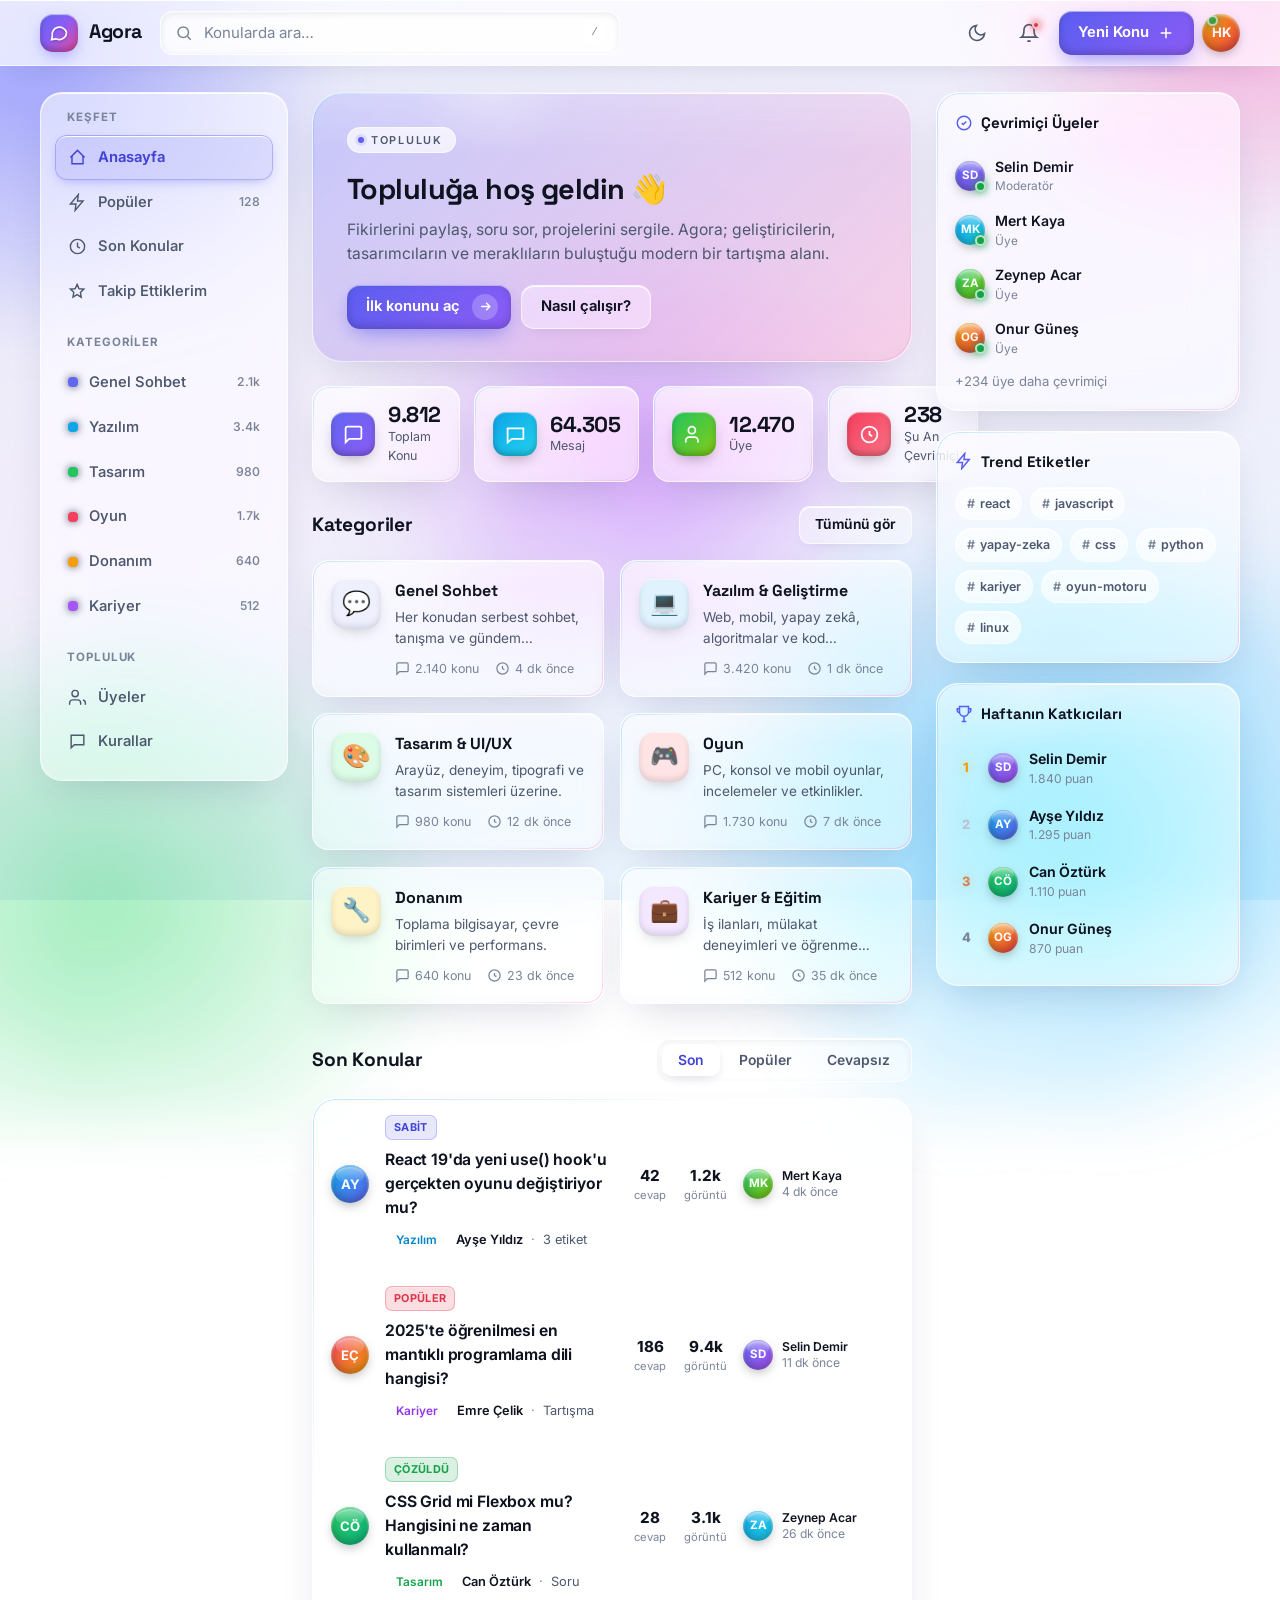
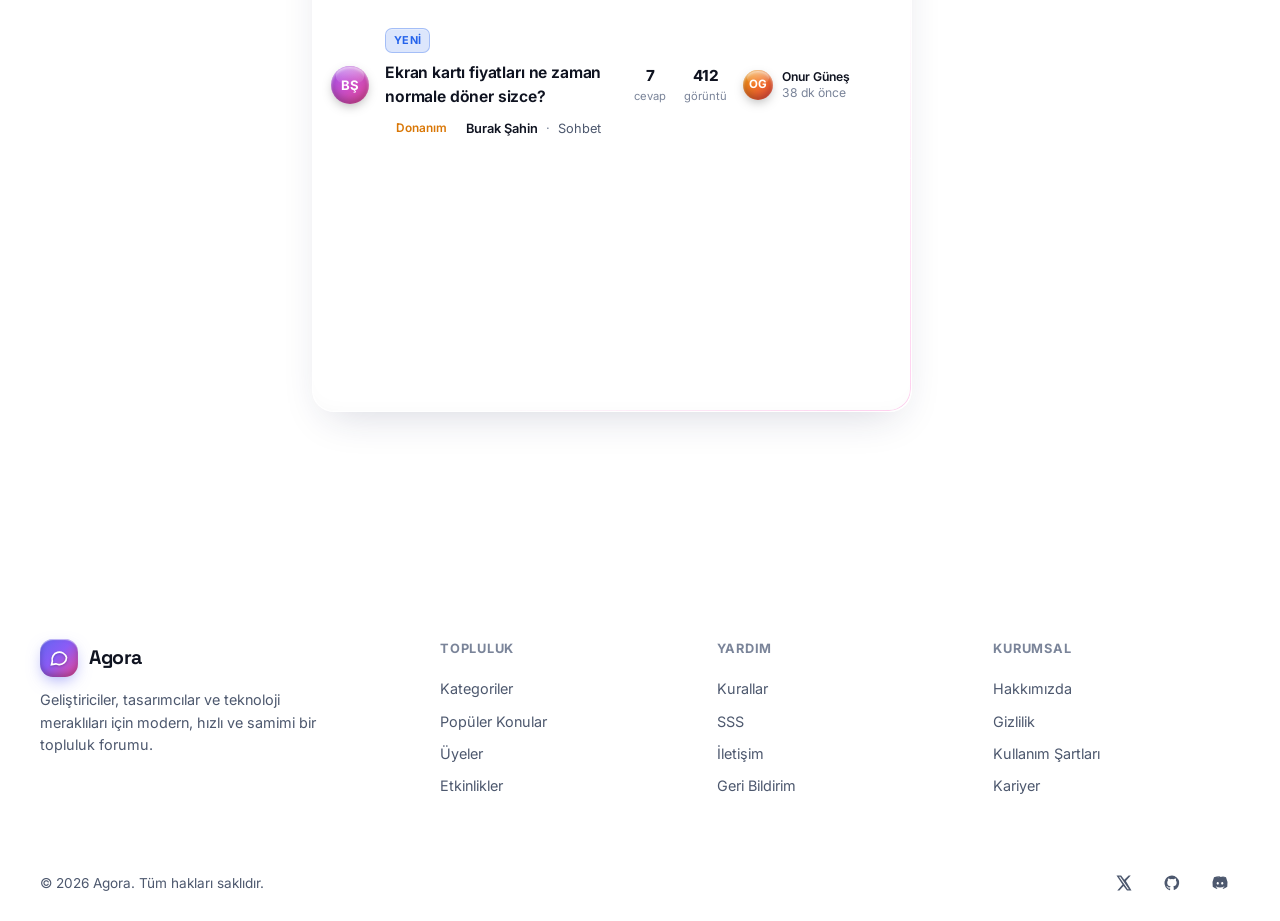
==== commit 7de95f0d: "feat: taste-skill tasarım skill paketini ekle ve premium dokunuşları uygula Leonxlnx/taste-skill pak" ====
--- a/index.html
+++ b/index.html
@@ -7,7 +7,7 @@
   <meta name="description" content="Agora; yazılım, tasarım, oyun ve teknoloji üzerine sohbet edebileceğin modern bir topluluk forumu." />
   <link rel="preconnect" href="https://fonts.googleapis.com" />
   <link rel="preconnect" href="https://fonts.gstatic.com" crossorigin />
-  <link href="https://fonts.googleapis.com/css2?family=Inter:wght@400;500;600;700;800&display=swap" rel="stylesheet" />
+  <link href="https://fonts.googleapis.com/css2?family=Inter:wght@400;500;600;700;800&family=Space+Grotesk:wght@500;600;700&display=swap" rel="stylesheet" />
   <link rel="stylesheet" href="css/style.css" />
   <link rel="icon" href="data:image/svg+xml,<svg xmlns='http://www.w3.org/2000/svg' viewBox='0 0 100 100'><text y='.9em' font-size='90'>💬</text></svg>" />
 </head>
@@ -112,12 +112,13 @@
 
         <!-- hoş geldin -->
         <section class="hero">
+          <span class="eyebrow">Topluluk</span>
           <h1>Topluluğa hoş geldin 👋</h1>
           <p>Fikirlerini paylaş, soru sor, projelerini sergile. Agora; geliştiricilerin, tasarımcıların ve meraklıların buluştuğu modern bir tartışma alanı.</p>
           <div class="hero-actions">
             <a href="#" class="btn btn-primary">
-              <svg viewBox="0 0 24 24" fill="none" stroke="currentColor" stroke-width="2"><path d="M12 5v14M5 12h14"/></svg>
               İlk konunu aç
+              <span class="btn-ico"><svg viewBox="0 0 24 24" fill="none" stroke="currentColor" stroke-width="2.2"><path d="M5 12h14M13 6l6 6-6 6"/></svg></span>
             </a>
             <a href="#" class="btn btn-ghost">Nasıl çalışır?</a>
           </div>
--- a/css/style.css
+++ b/css/style.css
@@ -52,10 +52,14 @@
   --radius-xl: 30px;
   --spring: cubic-bezier(.34, 1.56, .64, 1);
   --ease: cubic-bezier(.4, 0, .2, 1);
+  /* yumuşak yavaşlama: kayan paneller ve örtüler için (aşma yapmaz → stabil) */
+  --ease-out: cubic-bezier(.22, .61, .36, 1);
 
   --header-h: 66px;
   --maxw: 1240px;
   --font: "Inter", system-ui, -apple-system, "Segoe UI", Roboto, "Helvetica Neue", Arial, sans-serif;
+  /* geniş geometrik grotesk: başlıklara "premium ajans" hissi verir */
+  --font-display: "Space Grotesk", "Inter", system-ui, sans-serif;
 }
 
 [data-theme="dark"] {
@@ -87,6 +91,26 @@
 
   --fringe-a: rgba(120, 200, 255, .50);
   --fringe-b: rgba(255, 130, 220, .42);
+}
+
+/* ----- Animasyonlu özel değişkenler --------------------------------------- */
+/* @property sayesinde imleç ışığının --mx/--my değerleri kademeli interpole
+   olur; böylece sheen zıplamak yerine pürüzsüzce kayar. Desteklemeyen
+   tarayıcılarda eski (anlık) davranışa zararsızca düşer. */
+@property --mx { syntax: "<percentage>"; inherits: false; initial-value: 30%; }
+@property --my { syntax: "<percentage>"; inherits: false; initial-value: 0%; }
+
+/* ----- Tema geçişi --------------------------------------------------------- */
+/* Tema düğmesine basıldığında JS bu sınıfı kısa süreliğine ekler; renk/arka
+   plan/kenarlık geçişleri yumuşar. Sınıf sadece tıklamada eklendiği için ilk
+   yüklemede sıçrama (flash) olmaz. */
+html.theme-anim,
+html.theme-anim *,
+html.theme-anim *::before,
+html.theme-anim *::after {
+  transition-property: background-color, color, border-color, fill, stroke, box-shadow, opacity !important;
+  transition-duration: .45s !important;
+  transition-timing-function: var(--ease) !important;
 }
 
 /* ----- Sıfırlama ----------------------------------------------------------- */
@@ -141,6 +165,11 @@
   100% { transform: translate3d(-2%, 2%, 0) scale(1.04) rotate(-3deg); }
 }
 
+/* başlıklar geniş geometrik grotesk ile — gövde metni Inter kalır */
+h1, h2, h3, .brand, .num, .hero h1, .cat-hero h1, .topic-header h1, .section-head h2 {
+  font-family: var(--font-display);
+}
+
 a { color: inherit; text-decoration: none; }
 img, svg { display: block; }
 button { font-family: inherit; cursor: pointer; border: none; background: none; color: inherit; }
@@ -201,7 +230,8 @@
       rgba(255, 255, 255, .35), transparent 70%),
     linear-gradient(180deg, rgba(255, 255, 255, .28) 0%, transparent 22%);
   opacity: .8;
-  transition: opacity .4s var(--ease);
+  transition: opacity .4s var(--ease),
+              --mx .18s var(--ease-out), --my .18s var(--ease-out);
 }
 [data-theme="dark"] .card::before, [data-theme="dark"] .cat-card::before,
 [data-theme="dark"] .stat::before, [data-theme="dark"] .post::before,
@@ -470,6 +500,33 @@
 .hero p { color: var(--text-muted); max-width: 540px; font-size: .98rem; }
 .hero .hero-actions { margin-top: 18px; display: flex; gap: 10px; flex-wrap: wrap; }
 
+/* eyebrow: başlık üstü mikro pill etiketi (premium işaret) */
+.eyebrow {
+  display: inline-flex; align-items: center; gap: 7px;
+  padding: 4px 12px 4px 10px; margin-bottom: 14px;
+  border-radius: 99px;
+  border: 1px solid var(--glass-stroke);
+  background: var(--glass-bg-strong);
+  font-size: .68rem; font-weight: 600; text-transform: uppercase;
+  letter-spacing: .16em; color: var(--text-muted);
+}
+.eyebrow::before {
+  content: ""; width: 6px; height: 6px; border-radius: 99px;
+  background: var(--primary);
+  box-shadow: 0 0 0 3px var(--primary-soft);
+}
+
+/* button-in-button: CTA içinde, hover'da diyagonal kayan iç ikon dairesi */
+.btn .btn-ico {
+  display: inline-grid; place-items: center;
+  width: 26px; height: 26px; margin: -4px -6px -4px 4px;
+  border-radius: 99px;
+  background: rgba(255, 255, 255, .22);
+  transition: transform .35s var(--ease-out), background .25s var(--ease);
+}
+.btn .btn-ico svg { width: 15px; height: 15px; }
+.btn:hover .btn-ico { transform: translate(3px, -2px); background: rgba(255, 255, 255, .34); }
+
 /* ----- İstatistik şeridi --------------------------------------------------- */
 .stats { display: grid; grid-template-columns: repeat(4, 1fr); gap: 14px; margin-bottom: 24px; }
 .stat {
@@ -805,12 +862,15 @@
    Mobil örtü
    ========================================================================== */
 .scrim {
-  display: none; position: fixed; inset: 0; z-index: 45;
+  /* display:none yerine visibility kullanılır; böylece kapanışta da yumuşak
+     fade-out olur (display geçişi iptal etmez) ve örtü her zaman stabildir. */
+  position: fixed; inset: 0; z-index: 45;
   background: rgba(8, 10, 24, .45);
   -webkit-backdrop-filter: blur(4px); backdrop-filter: blur(4px);
-  opacity: 0; transition: opacity .25s var(--ease);
-}
-.scrim.show { display: block; opacity: 1; }
+  opacity: 0; visibility: hidden;
+  transition: opacity .28s var(--ease-out), visibility .28s var(--ease-out);
+}
+.scrim.show { opacity: 1; visibility: visible; }
 
 /* ==========================================================================
    Duyarlı düzen
@@ -839,7 +899,12 @@
   .sidebar {
     position: fixed; top: 0; left: 0; bottom: 0; z-index: 46;
     width: 282px; max-width: 84vw; border-radius: 0 var(--radius-lg) var(--radius-lg) 0;
-    transform: translateX(-100%); transition: transform .3s var(--spring); overflow-y: auto;
+    /* Kayan panel için yay (spring) yerine yumuşak yavaşlama: kenarı aşıp geri
+       dönmediği için açılış/kapanış titremesiz ve stabil olur. */
+    transform: translateX(-100%);
+    transition: transform .34s var(--ease-out);
+    overflow-y: auto;
+    will-change: transform;
   }
   .sidebar.open { transform: translateX(0); }
   .search { display: none; }
@@ -856,6 +921,21 @@
   .composer .avatar { display: none; }
 }
 
+/* ==========================================================================
+   Kaydırınca beliren giriş animasyonu (JS ekler → JS yoksa içerik görünür kalır)
+   Yalnızca transform/opacity/filter — düzen tetiklemez, GPU dostu.
+   ========================================================================== */
+.reveal {
+  opacity: 0;
+  transform: translateY(22px);
+  filter: blur(6px);
+  transition: opacity .7s var(--ease-out),
+              transform .7s var(--ease-out),
+              filter .7s var(--ease-out);
+  will-change: transform, opacity;
+}
+.reveal.is-visible { opacity: 1; transform: none; filter: none; }
+
 /* erişilebilirlik: hareketi azalt */
 @media (prefers-reduced-motion: reduce) {
   body::before { animation: none; }
